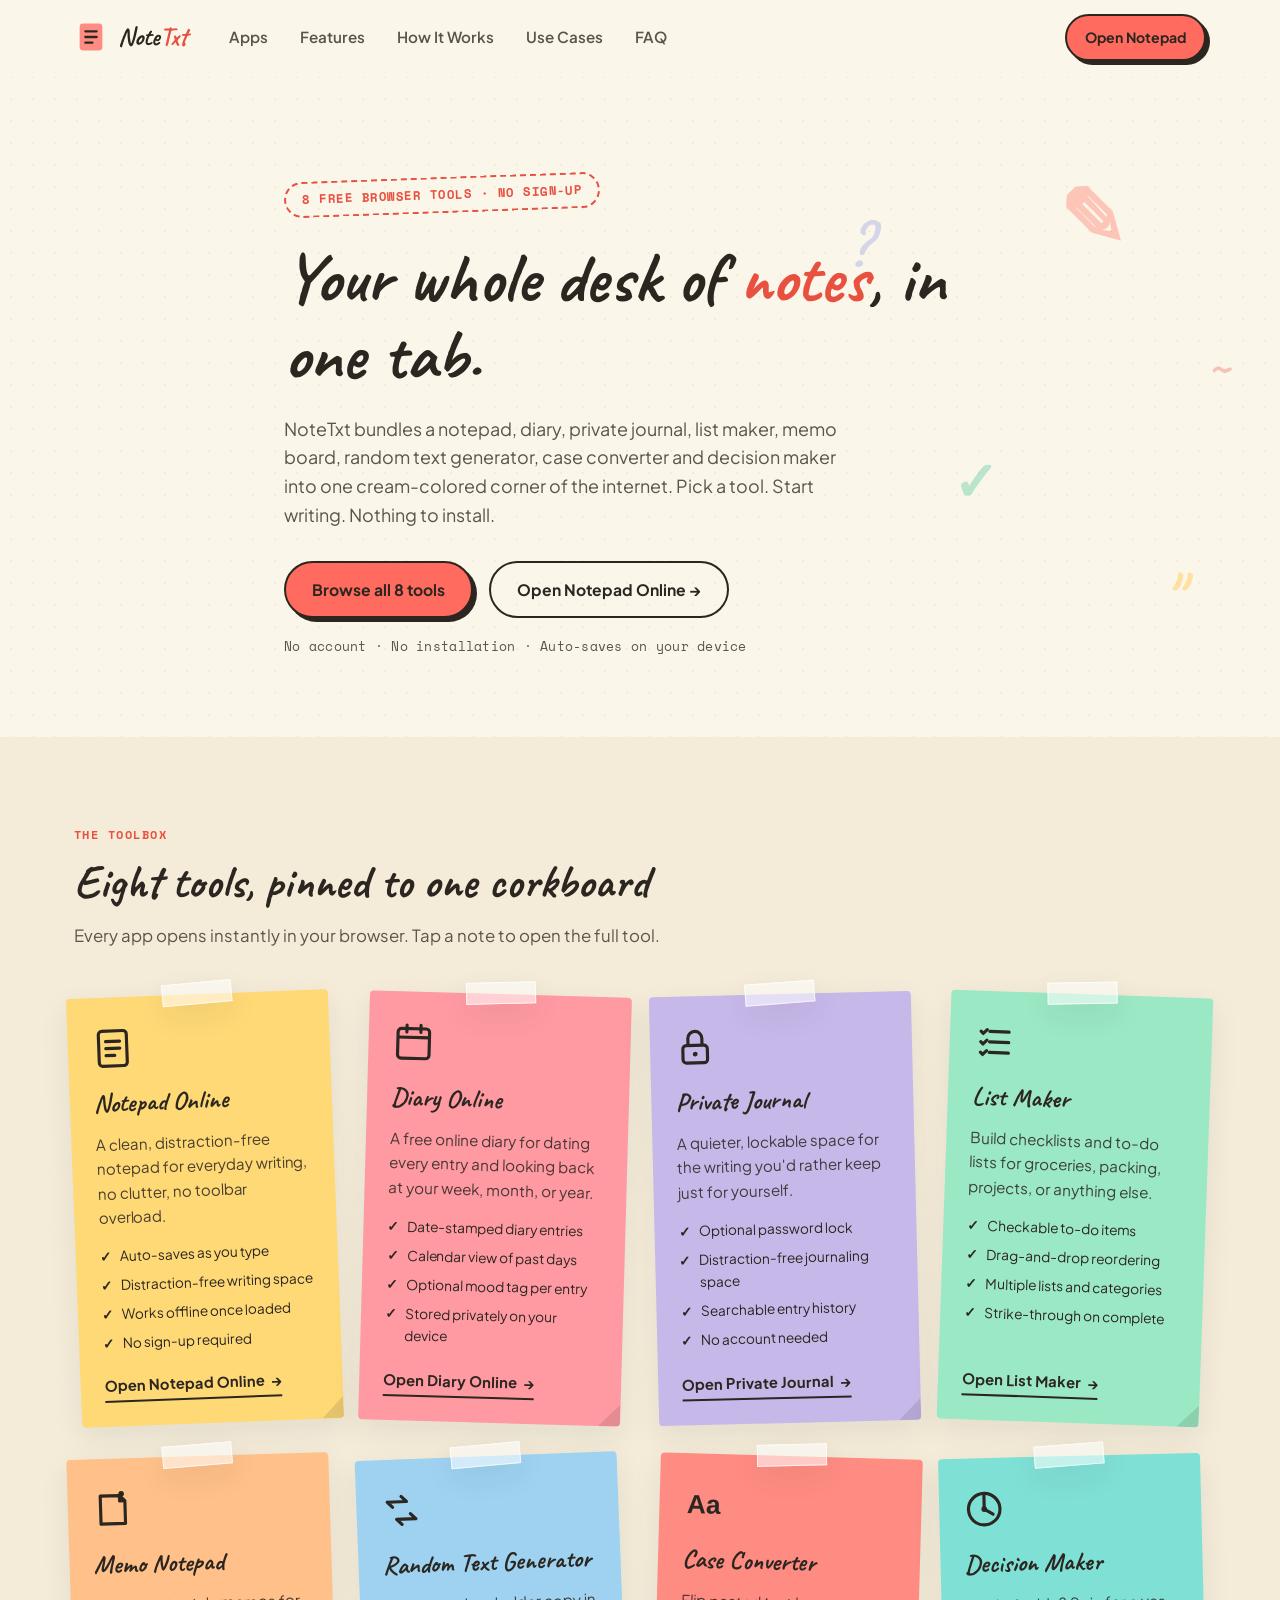
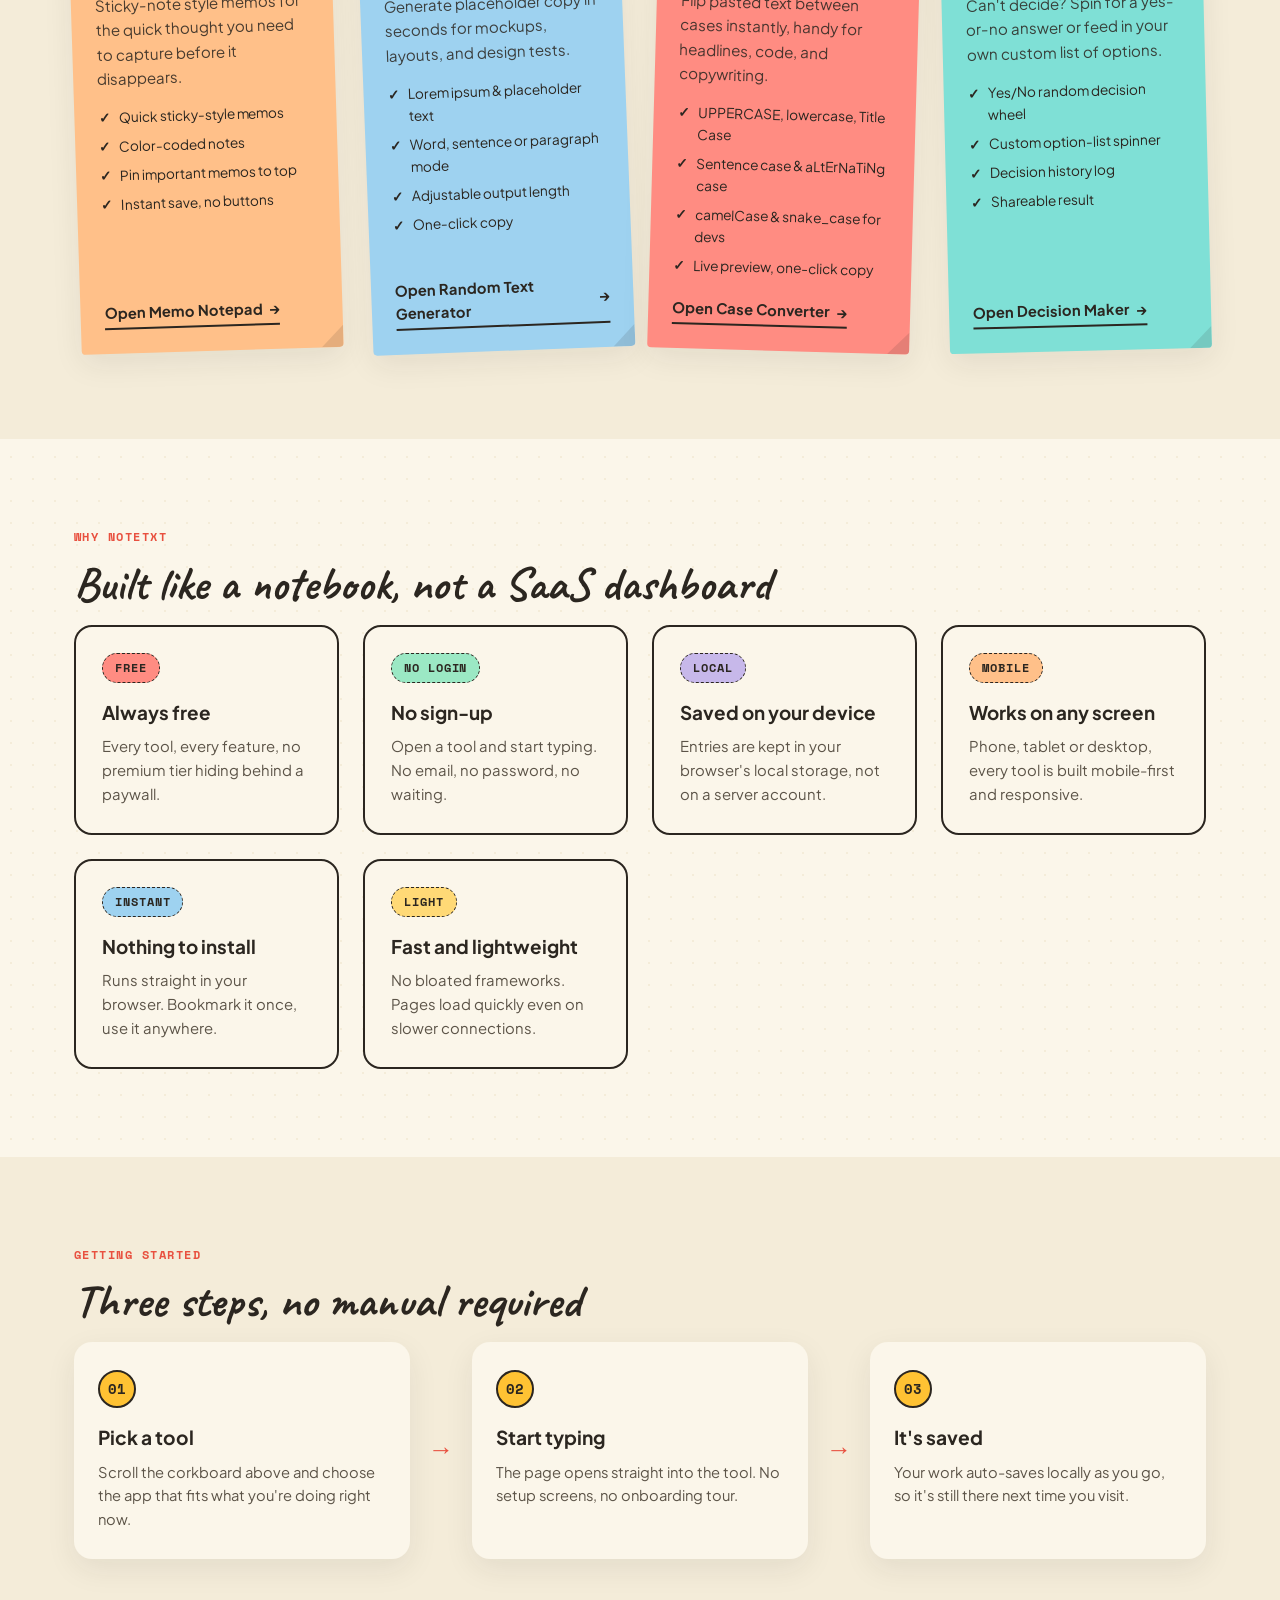
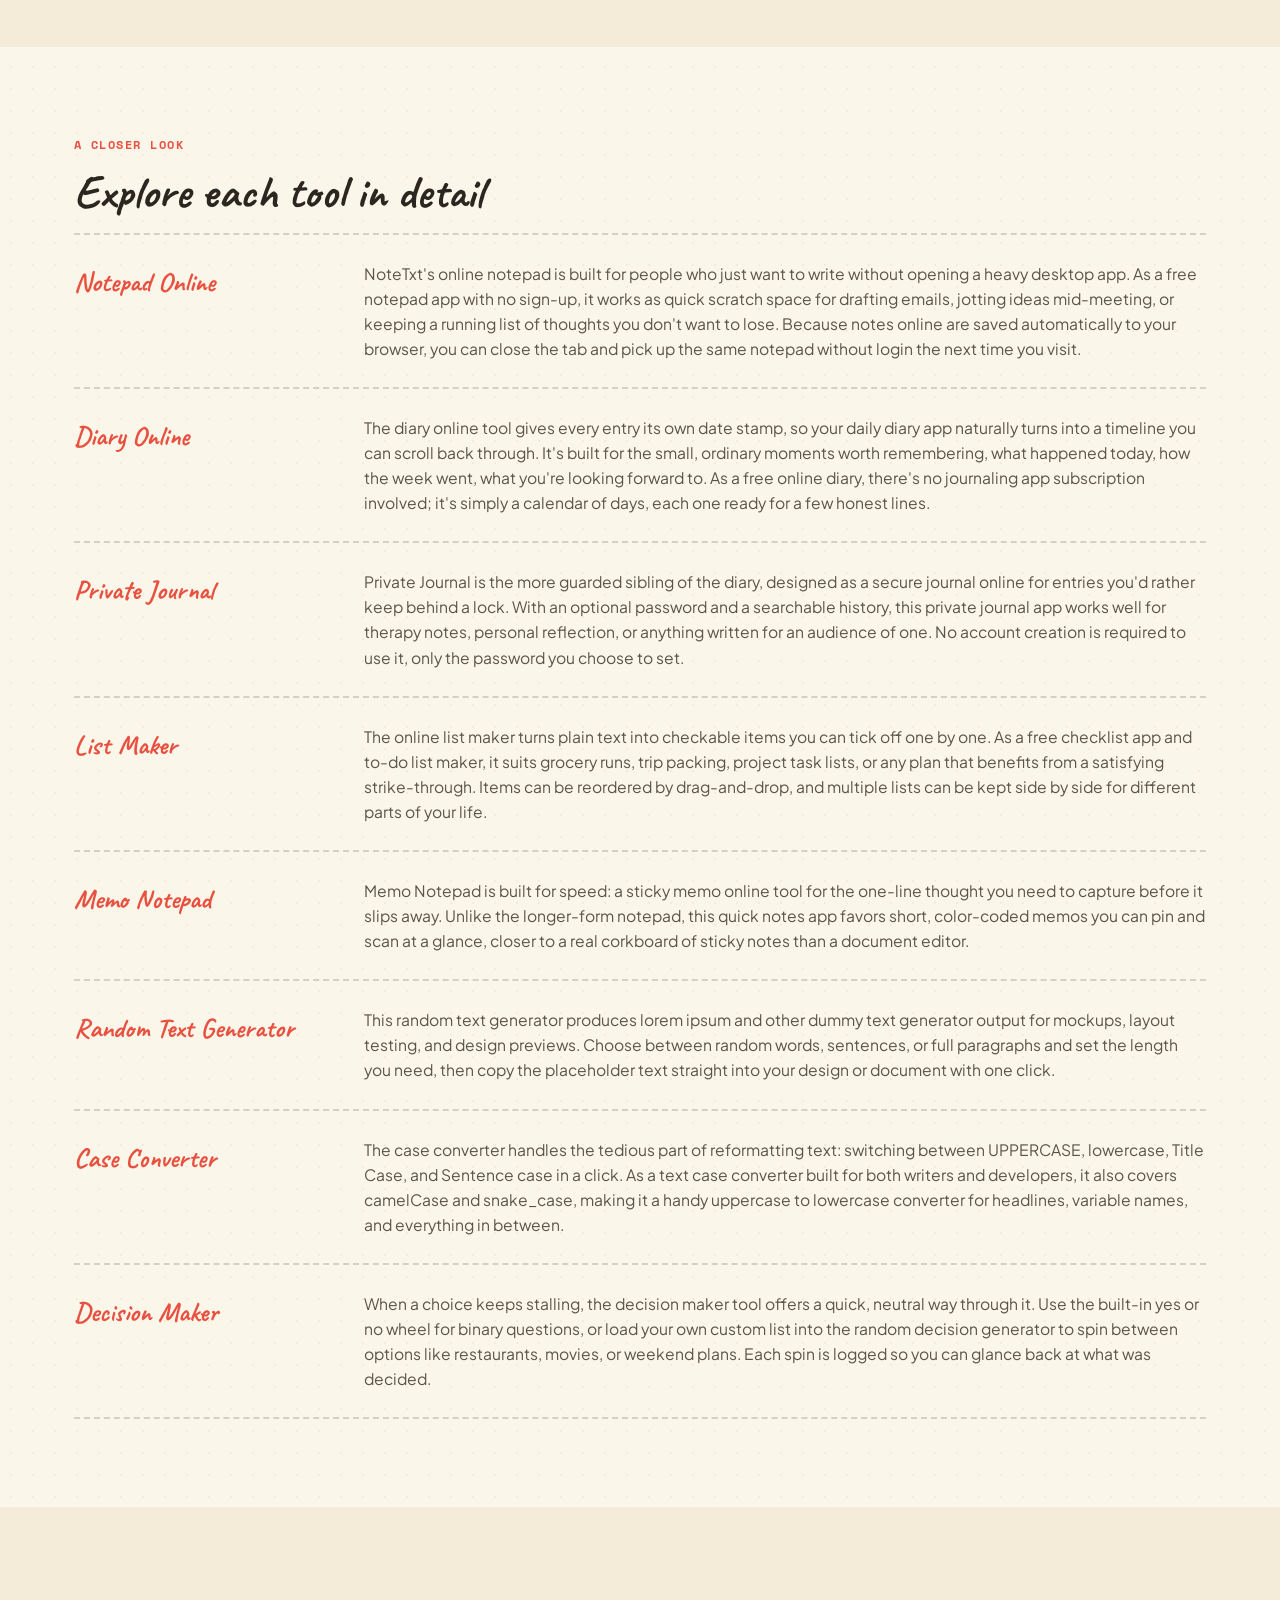
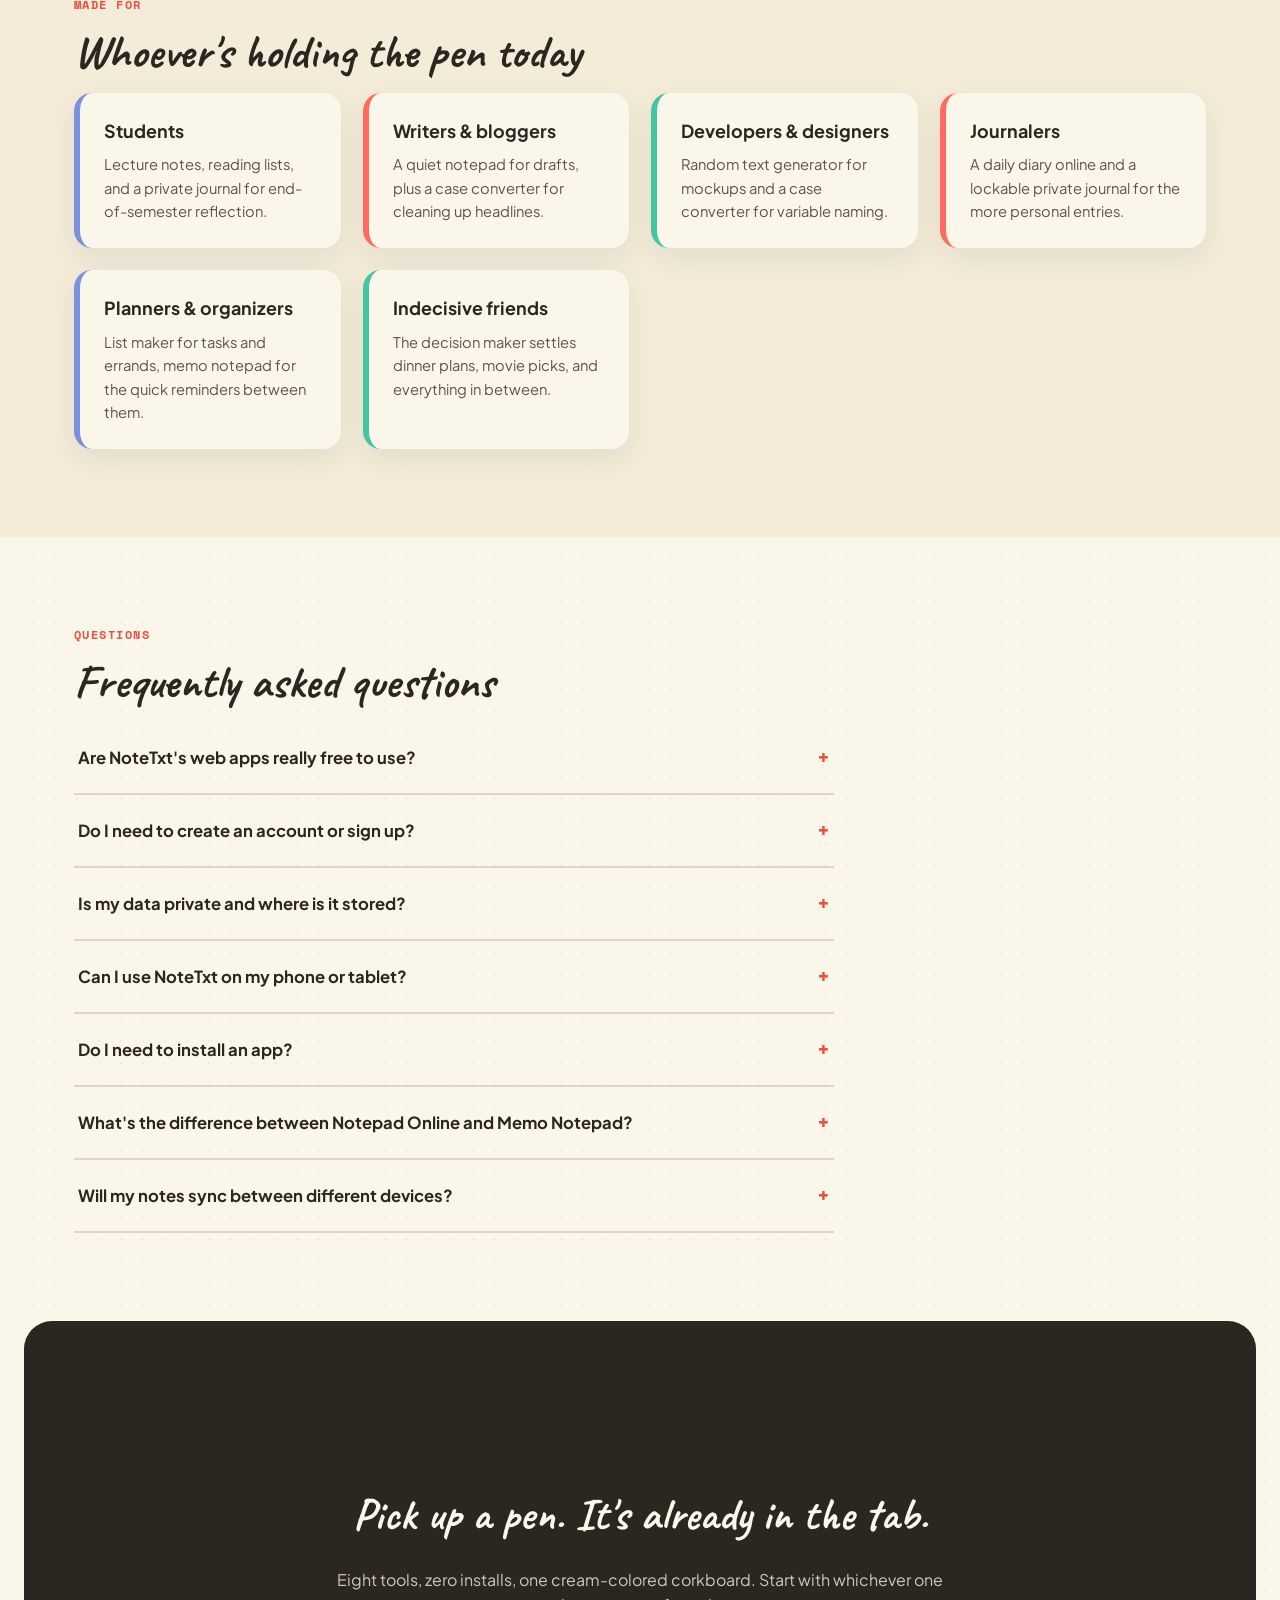
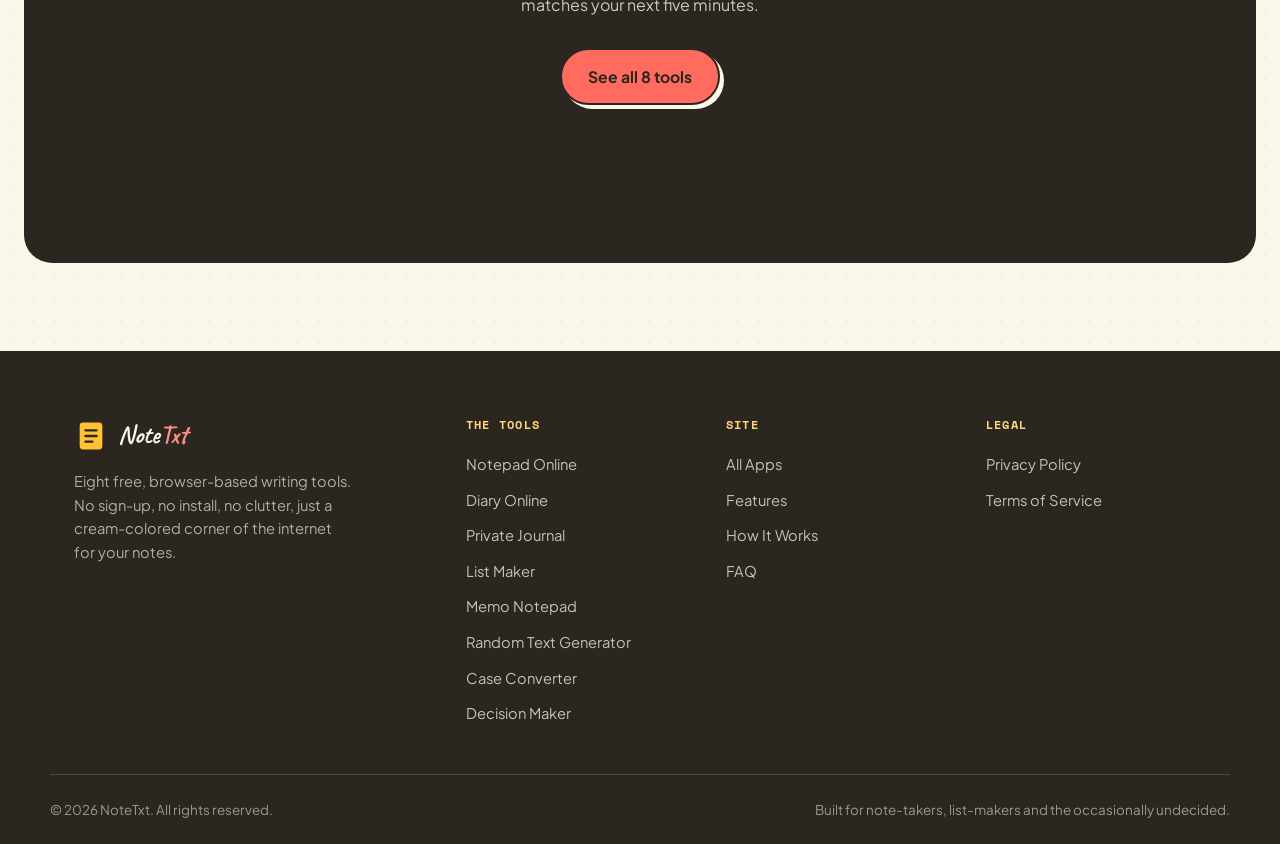
==== index.html @ 69a836e8 "Add files via upload" ====
<!DOCTYPE html>
<html lang="en">
<head>
<meta charset="UTF-8">
<meta name="viewport" content="width=device-width, initial-scale=1.0, viewport-fit=cover">
<title>NoteTxt – Free Online Notepad, Diary, Journal & List Maker | No Sign-Up</title>
<meta name="description" content="NoteTxt is a free collection of 8 browser-based writing tools: online notepad, diary, private journal, list maker, memo notepad, random text generator, case converter and decision maker. No sign-up, no install.">
<meta name="keywords" content="online notepad, diary online, private journal, list maker, memo notepad, random text generator, case converter, decision maker, free notepad app, notes online no sign up">
<meta name="author" content="NoteTxt">
<meta name="robots" content="index, follow, max-image-preview:large">
<link rel="canonical" href="https://notetxt.github.io/">
<meta name="theme-color" content="#FBF6EA">

<!-- Open Graph -->
<meta property="og:type" content="website">
<meta property="og:url" content="https://notetxt.github.io/">
<meta property="og:title" content="NoteTxt – Free Online Notepad, Diary, Journal & List Maker">
<meta property="og:description" content="8 free browser-based writing tools in one place: notepad, diary, journal, list maker, memo notepad, random text generator, case converter and decision maker. No sign-up needed.">
<meta property="og:image" content="https://notetxt.github.io/og-image.png">
<meta property="og:site_name" content="NoteTxt">

<!-- Twitter -->
<meta name="twitter:card" content="summary_large_image">
<meta name="twitter:title" content="NoteTxt – Free Online Notepad, Diary, Journal & List Maker">
<meta name="twitter:description" content="8 free browser-based writing tools: notepad, diary, journal, list maker, memo notepad, random text generator, case converter and decision maker.">
<meta name="twitter:image" content="https://notetxt.github.io/og-image.png">

<!-- Favicon -->
<link rel="icon" href="data:image/svg+xml,%3Csvg xmlns='http://www.w3.org/2000/svg' viewBox='0 0 100 100'%3E%3Crect width='100' height='100' rx='20' fill='%23FF8C82'/%3E%3Crect x='25' y='18' width='50' height='64' rx='4' fill='%23FBF6EA'/%3E%3Cline x1='34' y1='34' x2='66' y2='34' stroke='%232B2620' stroke-width='4' stroke-linecap='round'/%3E%3Cline x1='34' y1='46' x2='66' y2='46' stroke='%232B2620' stroke-width='4' stroke-linecap='round'/%3E%3Cline x1='34' y1='58' x2='54' y2='58' stroke='%232B2620' stroke-width='4' stroke-linecap='round'/%3E%3C/svg%3E">

<!-- Fonts -->
<link rel="preconnect" href="https://fonts.googleapis.com">
<link rel="preconnect" href="https://fonts.gstatic.com" crossorigin>
<link href="https://fonts.googleapis.com/css2?family=Caveat:wght@600;700&family=Plus+Jakarta+Sans:wght@400;500;600;700;800&family=Space+Mono:wght@400;700&display=swap" rel="stylesheet">

<link rel="stylesheet" href="css/style.css">

<!-- Google tag (gtag.js) -->
<script async src="https://www.googletagmanager.com/gtag/js?id=G-DH0NXE4ME3"></script>
<script>
  window.dataLayer = window.dataLayer || [];
  function gtag(){dataLayer.push(arguments);}
  gtag('js', new Date());
  gtag('config', 'G-DH0NXE4ME3');
</script>

<!-- Google AdSense -->
<script async src="https://pagead2.googlesyndication.com/pagead/js/adsbygoogle.js?client=ca-pub-9759808041159779" crossorigin="anonymous"></script>

<!-- Schema: WebSite -->
<script type="application/ld+json">
{
  "@context": "https://schema.org",
  "@type": "WebSite",
  "name": "NoteTxt",
  "alternateName": "NoteTxt - Online Notepad & Writing Tools",
  "url": "https://notetxt.github.io/",
  "description": "A free collection of browser-based writing and productivity tools: online notepad, diary, private journal, list maker, memo notepad, random text generator, case converter and decision maker."
}
</script>

<!-- Schema: BreadcrumbList -->
<script type="application/ld+json">
{
  "@context": "https://schema.org",
  "@type": "BreadcrumbList",
  "itemListElement": [
    { "@type": "ListItem", "position": 1, "name": "Home", "item": "https://notetxt.github.io/" }
  ]
}
</script>

<!-- Schema: ItemList of WebApplications -->
<script type="application/ld+json">
{
  "@context": "https://schema.org",
  "@type": "ItemList",
  "itemListElement": [
    {
      "@type": "ListItem", "position": 1,
      "item": {
        "@type": "WebApplication", "name": "Notepad Online",
        "url": "https://notetxt.github.io/notepad-online.html",
        "applicationCategory": "UtilitiesApplication", "operatingSystem": "Any",
        "offers": { "@type": "Offer", "price": "0", "priceCurrency": "USD" },
        "description": "A distraction-free online notepad that auto-saves as you type. No sign-up required."
      }
    },
    {
      "@type": "ListItem", "position": 2,
      "item": {
        "@type": "WebApplication", "name": "Diary Online",
        "url": "https://notetxt.github.io/diary-online.html",
        "applicationCategory": "LifestyleApplication", "operatingSystem": "Any",
        "offers": { "@type": "Offer", "price": "0", "priceCurrency": "USD" },
        "description": "A free online diary with date-stamped entries and a calendar view of your day-to-day writing."
      }
    },
    {
      "@type": "ListItem", "position": 3,
      "item": {
        "@type": "WebApplication", "name": "Private Journal",
        "url": "https://notetxt.github.io/private-journal.html",
        "applicationCategory": "LifestyleApplication", "operatingSystem": "Any",
        "offers": { "@type": "Offer", "price": "0", "priceCurrency": "USD" },
        "description": "A private journal app with optional password lock for reflective, distraction-free writing."
      }
    },
    {
      "@type": "ListItem", "position": 4,
      "item": {
        "@type": "WebApplication", "name": "List Maker",
        "url": "https://notetxt.github.io/list-maker.html",
        "applicationCategory": "ProductivityApplication", "operatingSystem": "Any",
        "offers": { "@type": "Offer", "price": "0", "priceCurrency": "USD" },
        "description": "An online list and checklist maker with drag-and-drop reordering and multiple categories."
      }
    },
    {
      "@type": "ListItem", "position": 5,
      "item": {
        "@type": "WebApplication", "name": "Memo Notepad",
        "url": "https://notetxt.github.io/memo-notepad.html",
        "applicationCategory": "ProductivityApplication", "operatingSystem": "Any",
        "offers": { "@type": "Offer", "price": "0", "priceCurrency": "USD" },
        "description": "Quick, color-coded sticky memos for jotting down short notes instantly."
      }
    },
    {
      "@type": "ListItem", "position": 6,
      "item": {
        "@type": "WebApplication", "name": "Random Text Generator",
        "url": "https://notetxt.github.io/random-text-generator.html",
        "applicationCategory": "UtilitiesApplication", "operatingSystem": "Any",
        "offers": { "@type": "Offer", "price": "0", "priceCurrency": "USD" },
        "description": "Generate lorem ipsum or random words, sentences and paragraphs of placeholder text."
      }
    },
    {
      "@type": "ListItem", "position": 7,
      "item": {
        "@type": "WebApplication", "name": "Case Converter",
        "url": "https://notetxt.github.io/case-converter.html",
        "applicationCategory": "UtilitiesApplication", "operatingSystem": "Any",
        "offers": { "@type": "Offer", "price": "0", "priceCurrency": "USD" },
        "description": "Convert text between UPPERCASE, lowercase, Title Case, Sentence case, camelCase and Snake_case instantly."
      }
    },
    {
      "@type": "ListItem", "position": 8,
      "item": {
        "@type": "WebApplication", "name": "Decision Maker",
        "url": "https://notetxt.github.io/decision-maker.html",
        "applicationCategory": "LifestyleApplication", "operatingSystem": "Any",
        "offers": { "@type": "Offer", "price": "0", "priceCurrency": "USD" },
        "description": "A random decision-making wheel for yes-or-no questions or custom lists of options."
      }
    }
  ]
}
</script>

<!-- Schema: FAQPage -->
<script type="application/ld+json">
{
  "@context": "https://schema.org",
  "@type": "FAQPage",
  "mainEntity": [
    {
      "@type": "Question", "name": "Are NoteTxt's web apps really free to use?",
      "acceptedAnswer": { "@type": "Answer", "text": "Yes. Every tool on NoteTxt, including the notepad, diary, journal, list maker, memo notepad, random text generator, case converter and decision maker, is completely free with no hidden charges." }
    },
    {
      "@type": "Question", "name": "Do I need to create an account or sign up?",
      "acceptedAnswer": { "@type": "Answer", "text": "No. None of the NoteTxt apps require an account, email address or sign-up. Just open a tool and start using it right away." }
    },
    {
      "@type": "Question", "name": "Is my data private and where is it stored?",
      "acceptedAnswer": { "@type": "Answer", "text": "Your notes, diary entries and lists are saved locally in your own browser rather than on a remote account, so they stay on the device you're using." }
    },
    {
      "@type": "Question", "name": "Can I use NoteTxt on my phone or tablet?",
      "acceptedAnswer": { "@type": "Answer", "text": "Yes. Every NoteTxt tool is built to be mobile-friendly and works smoothly on phones, tablets and desktop browsers." }
    },
    {
      "@type": "Question", "name": "Do I need to install an app?",
      "acceptedAnswer": { "@type": "Answer", "text": "No installation is needed. NoteTxt tools run directly in your web browser, so there's nothing to download." }
    },
    {
      "@type": "Question", "name": "What's the difference between Notepad Online and Memo Notepad?",
      "acceptedAnswer": { "@type": "Answer", "text": "Notepad Online is built for longer, free-form writing, while Memo Notepad is designed for short, quick, color-coded notes you want to jot down and glance at later." }
    },
    {
      "@type": "Question", "name": "Will my notes sync between different devices?",
      "acceptedAnswer": { "@type": "Answer", "text": "Since entries are stored locally in your browser, they currently stay on the device and browser you created them in rather than syncing across devices." }
    }
  ]
}
</script>
</head>
<body>

<div id="site-header"></div>

<main id="top">

  <!-- ============ HERO ============ -->
  <section class="hero" aria-label="Introduction">
    <div class="hero-doodles" aria-hidden="true">
      <span class="doodle doodle-1">✎</span>
      <span class="doodle doodle-2">✓</span>
      <span class="doodle doodle-3">?</span>
      <span class="doodle doodle-4">"</span>
      <span class="doodle doodle-5">~</span>
    </div>
    <div class="container hero-inner">
      <p class="eyebrow eyebrow-stamp">8 Free Browser Tools · No Sign-Up</p>
      <h1 class="hero-title">Your whole desk of <span class="highlight">notes</span>, in one tab.</h1>
      <p class="hero-sub">NoteTxt bundles a notepad, diary, private journal, list maker, memo board, random text generator, case converter and decision maker into one cream-colored corner of the internet. Pick a tool. Start writing. Nothing to install.</p>
      <div class="hero-cta">
        <a href="#apps" class="btn btn-primary">Browse all 8 tools</a>
        <a href="notepad-online.html" class="btn btn-ghost">Open Notepad Online →</a>
      </div>
      <p class="hero-meta">No account · No installation · Auto-saves on your device</p>
    </div>
  </section>

  <!-- ============ APPS GRID ============ -->
  <section class="section apps" id="apps" aria-label="Our web applications">
    <div class="container">
      <p class="eyebrow">The Toolbox</p>
      <h2 class="section-title">Eight tools, pinned to one corkboard</h2>
      <p class="section-sub">Every app opens instantly in your browser. Tap a note to open the full tool.</p>

      <div class="board">
        <!-- Card 1 -->
        <article class="sticky sticky-yellow rot-1">
          <span class="tape" aria-hidden="true"></span>
          <div class="sticky-icon" aria-hidden="true">
            <svg viewBox="0 0 24 24" fill="none"><rect x="4" y="2" width="16" height="20" rx="2" stroke="currentColor" stroke-width="1.8"/><line x1="8" y1="8" x2="16" y2="8" stroke="currentColor" stroke-width="1.8" stroke-linecap="round"/><line x1="8" y1="12" x2="16" y2="12" stroke="currentColor" stroke-width="1.8" stroke-linecap="round"/><line x1="8" y1="16" x2="13" y2="16" stroke="currentColor" stroke-width="1.8" stroke-linecap="round"/></svg>
          </div>
          <h3>Notepad Online</h3>
          <p>A clean, distraction-free notepad for everyday writing, no clutter, no toolbar overload.</p>
          <ul class="sticky-features">
            <li>Auto-saves as you type</li>
            <li>Distraction-free writing space</li>
            <li>Works offline once loaded</li>
            <li>No sign-up required</li>
          </ul>
          <a href="notepad-online.html" class="sticky-link">Open Notepad Online <span aria-hidden="true">→</span></a>
        </article>

        <!-- Card 2 -->
        <article class="sticky sticky-pink rot-2">
          <span class="tape" aria-hidden="true"></span>
          <div class="sticky-icon" aria-hidden="true">
            <svg viewBox="0 0 24 24" fill="none"><rect x="3" y="4" width="18" height="17" rx="2" stroke="currentColor" stroke-width="1.8"/><line x1="3" y1="9" x2="21" y2="9" stroke="currentColor" stroke-width="1.8"/><line x1="8" y1="2" x2="8" y2="6" stroke="currentColor" stroke-width="1.8" stroke-linecap="round"/><line x1="16" y1="2" x2="16" y2="6" stroke="currentColor" stroke-width="1.8" stroke-linecap="round"/></svg>
          </div>
          <h3>Diary Online</h3>
          <p>A free online diary for dating every entry and looking back at your week, month, or year.</p>
          <ul class="sticky-features">
            <li>Date-stamped diary entries</li>
            <li>Calendar view of past days</li>
            <li>Optional mood tag per entry</li>
            <li>Stored privately on your device</li>
          </ul>
          <a href="diary-online.html" class="sticky-link">Open Diary Online <span aria-hidden="true">→</span></a>
        </article>

        <!-- Card 3 -->
        <article class="sticky sticky-lavender rot-3">
          <span class="tape" aria-hidden="true"></span>
          <div class="sticky-icon" aria-hidden="true">
            <svg viewBox="0 0 24 24" fill="none"><rect x="5" y="11" width="14" height="10" rx="2" stroke="currentColor" stroke-width="1.8"/><path d="M8 11V7a4 4 0 0 1 8 0v4" stroke="currentColor" stroke-width="1.8"/><circle cx="12" cy="16" r="1.4" fill="currentColor"/></svg>
          </div>
          <h3>Private Journal</h3>
          <p>A quieter, lockable space for the writing you'd rather keep just for yourself.</p>
          <ul class="sticky-features">
            <li>Optional password lock</li>
            <li>Distraction-free journaling space</li>
            <li>Searchable entry history</li>
            <li>No account needed</li>
          </ul>
          <a href="private-journal.html" class="sticky-link">Open Private Journal <span aria-hidden="true">→</span></a>
        </article>

        <!-- Card 4 -->
        <article class="sticky sticky-mint rot-4">
          <span class="tape" aria-hidden="true"></span>
          <div class="sticky-icon" aria-hidden="true">
            <svg viewBox="0 0 24 24" fill="none"><path d="M9 6h11M9 12h11M9 18h11" stroke="currentColor" stroke-width="1.8" stroke-linecap="round"/><path d="M4 6l1.3 1.3L7.5 5" stroke="currentColor" stroke-width="1.8" stroke-linecap="round" stroke-linejoin="round"/><path d="M4 12l1.3 1.3L7.5 11" stroke="currentColor" stroke-width="1.8" stroke-linecap="round" stroke-linejoin="round"/><path d="M4 18l1.3 1.3L7.5 17" stroke="currentColor" stroke-width="1.8" stroke-linecap="round" stroke-linejoin="round"/></svg>
          </div>
          <h3>List Maker</h3>
          <p>Build checklists and to-do lists for groceries, packing, projects, or anything else.</p>
          <ul class="sticky-features">
            <li>Checkable to-do items</li>
            <li>Drag-and-drop reordering</li>
            <li>Multiple lists and categories</li>
            <li>Strike-through on complete</li>
          </ul>
          <a href="list-maker.html" class="sticky-link">Open List Maker <span aria-hidden="true">→</span></a>
        </article>

        <!-- Card 5 -->
        <article class="sticky sticky-peach rot-5">
          <span class="tape" aria-hidden="true"></span>
          <div class="sticky-icon" aria-hidden="true">
            <svg viewBox="0 0 24 24" fill="none"><path d="M5 4h11l3 3v13H5V4z" stroke="currentColor" stroke-width="1.8" stroke-linejoin="round"/><path d="M16 4v3h3" stroke="currentColor" stroke-width="1.8" stroke-linejoin="round"/><circle cx="17" cy="3" r="1.6" fill="currentColor"/></svg>
          </div>
          <h3>Memo Notepad</h3>
          <p>Sticky-note style memos for the quick thought you need to capture before it disappears.</p>
          <ul class="sticky-features">
            <li>Quick sticky-style memos</li>
            <li>Color-coded notes</li>
            <li>Pin important memos to top</li>
            <li>Instant save, no buttons</li>
          </ul>
          <a href="memo-notepad.html" class="sticky-link">Open Memo Notepad <span aria-hidden="true">→</span></a>
        </article>

        <!-- Card 6 -->
        <article class="sticky sticky-sky rot-1">
          <span class="tape" aria-hidden="true"></span>
          <div class="sticky-icon" aria-hidden="true">
            <svg viewBox="0 0 24 24" fill="none"><path d="M4 7h11l-3-3M4 7l3 3" stroke="currentColor" stroke-width="1.8" stroke-linecap="round" stroke-linejoin="round"/><path d="M20 17H9l3 3M20 17l-3-3" stroke="currentColor" stroke-width="1.8" stroke-linecap="round" stroke-linejoin="round"/></svg>
          </div>
          <h3>Random Text Generator</h3>
          <p>Generate placeholder copy in seconds for mockups, layouts, and design tests.</p>
          <ul class="sticky-features">
            <li>Lorem ipsum &amp; placeholder text</li>
            <li>Word, sentence or paragraph mode</li>
            <li>Adjustable output length</li>
            <li>One-click copy</li>
          </ul>
          <a href="random-text-generator.html" class="sticky-link">Open Random Text Generator <span aria-hidden="true">→</span></a>
        </article>

        <!-- Card 7 -->
        <article class="sticky sticky-coral rot-2">
          <span class="tape" aria-hidden="true"></span>
          <div class="sticky-icon" aria-hidden="true">
            <svg viewBox="0 0 24 24" fill="none"><text x="2" y="17" font-size="15" font-weight="700" fill="currentColor" font-family="sans-serif">Aa</text></svg>
          </div>
          <h3>Case Converter</h3>
          <p>Flip pasted text between cases instantly, handy for headlines, code, and copywriting.</p>
          <ul class="sticky-features">
            <li>UPPERCASE, lowercase, Title Case</li>
            <li>Sentence case &amp; aLtErNaTiNg case</li>
            <li>camelCase &amp; snake_case for devs</li>
            <li>Live preview, one-click copy</li>
          </ul>
          <a href="case-converter.html" class="sticky-link">Open Case Converter <span aria-hidden="true">→</span></a>
        </article>

        <!-- Card 8 -->
        <article class="sticky sticky-turquoise rot-3">
          <span class="tape" aria-hidden="true"></span>
          <div class="sticky-icon" aria-hidden="true">
            <svg viewBox="0 0 24 24" fill="none"><circle cx="12" cy="12" r="9" stroke="currentColor" stroke-width="1.8"/><line x1="12" y1="12" x2="12" y2="4" stroke="currentColor" stroke-width="1.8" stroke-linecap="round"/><line x1="12" y1="12" x2="17" y2="15" stroke="currentColor" stroke-width="1.8" stroke-linecap="round"/><circle cx="12" cy="12" r="1.6" fill="currentColor"/></svg>
          </div>
          <h3>Decision Maker</h3>
          <p>Can't decide? Spin for a yes-or-no answer or feed in your own custom list of options.</p>
          <ul class="sticky-features">
            <li>Yes/No random decision wheel</li>
            <li>Custom option-list spinner</li>
            <li>Decision history log</li>
            <li>Shareable result</li>
          </ul>
          <a href="decision-maker.html" class="sticky-link">Open Decision Maker <span aria-hidden="true">→</span></a>
        </article>
      </div>
    </div>
  </section>

  <!-- ============ FEATURES ============ -->
  <section class="section features" id="features" aria-label="Why use NoteTxt">
    <div class="container">
      <p class="eyebrow">Why NoteTxt</p>
      <h2 class="section-title">Built like a notebook, not a SaaS dashboard</h2>
      <div class="feature-grid">
        <div class="feature-card">
          <div class="feature-stamp stamp-coral">FREE</div>
          <h3>Always free</h3>
          <p>Every tool, every feature, no premium tier hiding behind a paywall.</p>
        </div>
        <div class="feature-card">
          <div class="feature-stamp stamp-mint">NO LOGIN</div>
          <h3>No sign-up</h3>
          <p>Open a tool and start typing. No email, no password, no waiting.</p>
        </div>
        <div class="feature-card">
          <div class="feature-stamp stamp-lavender">LOCAL</div>
          <h3>Saved on your device</h3>
          <p>Entries are kept in your browser's local storage, not on a server account.</p>
        </div>
        <div class="feature-card">
          <div class="feature-stamp stamp-peach">MOBILE</div>
          <h3>Works on any screen</h3>
          <p>Phone, tablet or desktop, every tool is built mobile-first and responsive.</p>
        </div>
        <div class="feature-card">
          <div class="feature-stamp stamp-sky">INSTANT</div>
          <h3>Nothing to install</h3>
          <p>Runs straight in your browser. Bookmark it once, use it anywhere.</p>
        </div>
        <div class="feature-card">
          <div class="feature-stamp stamp-yellow">LIGHT</div>
          <h3>Fast and lightweight</h3>
          <p>No bloated frameworks. Pages load quickly even on slower connections.</p>
        </div>
      </div>
    </div>
  </section>

  <!-- ============ HOW IT WORKS ============ -->
  <section class="section how" id="how-it-works" aria-label="How it works">
    <div class="container">
      <p class="eyebrow">Getting Started</p>
      <h2 class="section-title">Three steps, no manual required</h2>
      <div class="steps">
        <div class="step">
          <span class="step-num">01</span>
          <h3>Pick a tool</h3>
          <p>Scroll the corkboard above and choose the app that fits what you're doing right now.</p>
        </div>
        <div class="step-arrow" aria-hidden="true">→</div>
        <div class="step">
          <span class="step-num">02</span>
          <h3>Start typing</h3>
          <p>The page opens straight into the tool. No setup screens, no onboarding tour.</p>
        </div>
        <div class="step-arrow" aria-hidden="true">→</div>
        <div class="step">
          <span class="step-num">03</span>
          <h3>It's saved</h3>
          <p>Your work auto-saves locally as you go, so it's still there next time you visit.</p>
        </div>
      </div>
    </div>
  </section>

  <!-- ============ TOOLS IN DETAIL (SEO content) ============ -->
  <section class="section detail" id="tools-detail" aria-label="Detailed tool descriptions">
    <div class="container">
      <p class="eyebrow">A Closer Look</p>
      <h2 class="section-title">Explore each tool in detail</h2>

      <div class="detail-row">
        <h3>Notepad Online</h3>
        <p>NoteTxt's online notepad is built for people who just want to write without opening a heavy desktop app. As a free notepad app with no sign-up, it works as quick scratch space for drafting emails, jotting ideas mid-meeting, or keeping a running list of thoughts you don't want to lose. Because notes online are saved automatically to your browser, you can close the tab and pick up the same notepad without login the next time you visit.</p>
      </div>
      <div class="detail-row">
        <h3>Diary Online</h3>
        <p>The diary online tool gives every entry its own date stamp, so your daily diary app naturally turns into a timeline you can scroll back through. It's built for the small, ordinary moments worth remembering, what happened today, how the week went, what you're looking forward to. As a free online diary, there's no journaling app subscription involved; it's simply a calendar of days, each one ready for a few honest lines.</p>
      </div>
      <div class="detail-row">
        <h3>Private Journal</h3>
        <p>Private Journal is the more guarded sibling of the diary, designed as a secure journal online for entries you'd rather keep behind a lock. With an optional password and a searchable history, this private journal app works well for therapy notes, personal reflection, or anything written for an audience of one. No account creation is required to use it, only the password you choose to set.</p>
      </div>
      <div class="detail-row">
        <h3>List Maker</h3>
        <p>The online list maker turns plain text into checkable items you can tick off one by one. As a free checklist app and to-do list maker, it suits grocery runs, trip packing, project task lists, or any plan that benefits from a satisfying strike-through. Items can be reordered by drag-and-drop, and multiple lists can be kept side by side for different parts of your life.</p>
      </div>
      <div class="detail-row">
        <h3>Memo Notepad</h3>
        <p>Memo Notepad is built for speed: a sticky memo online tool for the one-line thought you need to capture before it slips away. Unlike the longer-form notepad, this quick notes app favors short, color-coded memos you can pin and scan at a glance, closer to a real corkboard of sticky notes than a document editor.</p>
      </div>
      <div class="detail-row">
        <h3>Random Text Generator</h3>
        <p>This random text generator produces lorem ipsum and other dummy text generator output for mockups, layout testing, and design previews. Choose between random words, sentences, or full paragraphs and set the length you need, then copy the placeholder text straight into your design or document with one click.</p>
      </div>
      <div class="detail-row">
        <h3>Case Converter</h3>
        <p>The case converter handles the tedious part of reformatting text: switching between UPPERCASE, lowercase, Title Case, and Sentence case in a click. As a text case converter built for both writers and developers, it also covers camelCase and snake_case, making it a handy uppercase to lowercase converter for headlines, variable names, and everything in between.</p>
      </div>
      <div class="detail-row">
        <h3>Decision Maker</h3>
        <p>When a choice keeps stalling, the decision maker tool offers a quick, neutral way through it. Use the built-in yes or no wheel for binary questions, or load your own custom list into the random decision generator to spin between options like restaurants, movies, or weekend plans. Each spin is logged so you can glance back at what was decided.</p>
      </div>
    </div>
  </section>

  <!-- ============ USE CASES ============ -->
  <section class="section use-cases" id="use-cases" aria-label="Who uses NoteTxt">
    <div class="container">
      <p class="eyebrow">Made For</p>
      <h2 class="section-title">Whoever's holding the pen today</h2>
      <div class="case-grid">
        <div class="case-card">
          <h3>Students</h3>
          <p>Lecture notes, reading lists, and a private journal for end-of-semester reflection.</p>
        </div>
        <div class="case-card">
          <h3>Writers &amp; bloggers</h3>
          <p>A quiet notepad for drafts, plus a case converter for cleaning up headlines.</p>
        </div>
        <div class="case-card">
          <h3>Developers &amp; designers</h3>
          <p>Random text generator for mockups and a case converter for variable naming.</p>
        </div>
        <div class="case-card">
          <h3>Journalers</h3>
          <p>A daily diary online and a lockable private journal for the more personal entries.</p>
        </div>
        <div class="case-card">
          <h3>Planners &amp; organizers</h3>
          <p>List maker for tasks and errands, memo notepad for the quick reminders between them.</p>
        </div>
        <div class="case-card">
          <h3>Indecisive friends</h3>
          <p>The decision maker settles dinner plans, movie picks, and everything in between.</p>
        </div>
      </div>
    </div>
  </section>

  <!-- ============ FAQ ============ -->
  <section class="section faq" id="faq" aria-label="Frequently asked questions">
    <div class="container">
      <p class="eyebrow">Questions</p>
      <h2 class="section-title">Frequently asked questions</h2>
      <div class="faq-list">

        <div class="faq-item">
          <button class="faq-q" aria-expanded="false">
            Are NoteTxt's web apps really free to use?
            <span class="faq-toggle" aria-hidden="true">+</span>
          </button>
          <div class="faq-a"><p>Yes. Every tool on NoteTxt, including the notepad, diary, journal, list maker, memo notepad, random text generator, case converter and decision maker, is completely free with no hidden charges.</p></div>
        </div>

        <div class="faq-item">
          <button class="faq-q" aria-expanded="false">
            Do I need to create an account or sign up?
            <span class="faq-toggle" aria-hidden="true">+</span>
          </button>
          <div class="faq-a"><p>No. None of the NoteTxt apps require an account, email address or sign-up. Just open a tool and start using it right away.</p></div>
        </div>

        <div class="faq-item">
          <button class="faq-q" aria-expanded="false">
            Is my data private and where is it stored?
            <span class="faq-toggle" aria-hidden="true">+</span>
          </button>
          <div class="faq-a"><p>Your notes, diary entries and lists are saved locally in your own browser rather than on a remote account, so they stay on the device you're using.</p></div>
        </div>

        <div class="faq-item">
          <button class="faq-q" aria-expanded="false">
            Can I use NoteTxt on my phone or tablet?
            <span class="faq-toggle" aria-hidden="true">+</span>
          </button>
          <div class="faq-a"><p>Yes. Every NoteTxt tool is built to be mobile-friendly and works smoothly on phones, tablets and desktop browsers.</p></div>
        </div>

        <div class="faq-item">
          <button class="faq-q" aria-expanded="false">
            Do I need to install an app?
            <span class="faq-toggle" aria-hidden="true">+</span>
          </button>
          <div class="faq-a"><p>No installation is needed. NoteTxt tools run directly in your web browser, so there's nothing to download.</p></div>
        </div>

        <div class="faq-item">
          <button class="faq-q" aria-expanded="false">
            What's the difference between Notepad Online and Memo Notepad?
            <span class="faq-toggle" aria-hidden="true">+</span>
          </button>
          <div class="faq-a"><p>Notepad Online is built for longer, free-form writing, while Memo Notepad is designed for short, quick, color-coded notes you want to jot down and glance at later.</p></div>
        </div>

        <div class="faq-item">
          <button class="faq-q" aria-expanded="false">
            Will my notes sync between different devices?
            <span class="faq-toggle" aria-hidden="true">+</span>
          </button>
          <div class="faq-a"><p>Since entries are stored locally in your browser, they currently stay on the device and browser you created them in rather than syncing across devices.</p></div>
        </div>

      </div>
    </div>
  </section>

  <!-- ============ FINAL CTA ============ -->
  <section class="section cta" aria-label="Get started">
    <div class="container cta-inner">
      <h2>Pick up a pen. It's already in the tab.</h2>
      <p>Eight tools, zero installs, one cream-colored corkboard. Start with whichever one matches your next five minutes.</p>
      <a href="#apps" class="btn btn-primary">See all 8 tools</a>
    </div>
  </section>

</main>

<div id="site-footer"></div>

<script src="js/header.js" defer></script>
<script src="js/footer.js" defer></script>
<script src="js/main.js" defer></script>
</body>
</html>
---- css/style.css ----
/* ===================================================================
   NoteTxt — Stylesheet
   Design concept: a corkboard of pinned sticky notes on warm cream
   paper. Handwritten display type for personality, a clean geometric
   sans for readability, a mono "stamp" face for tiny utility labels.
   =================================================================== */

/* ---------- Design tokens ---------- */
:root {
  /* Core palette */
  --cream:        #FBF6EA;
  --cream-deep:    #F4ECD9;
  --ink:          #2B2620;
  --ink-soft:     #5C5448;
  --coral:        #FF6B5E;
  --coral-deep:   #E8503F;
  --marigold:     #FFC233;
  --mint:         #45C4A0;
  --periwinkle:   #7B8FE3;

  /* Sticky-note accent set (signature element) */
  --note-yellow:    #FFD976;
  --note-pink:      #FF9AA2;
  --note-lavender:  #C7B8EA;
  --note-mint:      #9BE8C4;
  --note-peach:     #FFC089;
  --note-sky:       #9ED2F0;
  --note-coral:     #FF8C82;
  --note-turquoise: #7FE0D6;

  /* Type */
  --font-display: 'Caveat', cursive;
  --font-body: 'Plus Jakarta Sans', -apple-system, BlinkMacSystemFont, 'Segoe UI', sans-serif;
  --font-mono: 'Space Mono', monospace;

  /* Layout */
  --max-width: 1180px;
  --radius-card: 18px;
  --radius-sm: 10px;
  --shadow-soft: 0 10px 30px rgba(43, 38, 32, 0.08);
  --shadow-lift: 0 18px 40px rgba(43, 38, 32, 0.14);
}

/* ---------- Reset ---------- */
* { box-sizing: border-box; }
html { scroll-behavior: smooth; }
body {
  margin: 0;
  background: var(--cream);
  color: var(--ink);
  font-family: var(--font-body);
  line-height: 1.6;
  -webkit-font-smoothing: antialiased;
  overflow-x: hidden;
}
img, svg { display: block; max-width: 100%; }
a { color: inherit; text-decoration: none; }
ul { margin: 0; padding: 0; list-style: none; }
h1, h2, h3, h4 { margin: 0; font-weight: 700; }
p { margin: 0; }
button { font-family: inherit; cursor: pointer; }

.container {
  max-width: var(--max-width);
  margin: 0 auto;
  padding: 0 24px;
}

/* Subtle dot-grid "paper" texture across the whole page */
body {
  background-image: radial-gradient(var(--cream-deep) 1px, transparent 1px);
  background-size: 22px 22px;
}

@media (prefers-reduced-motion: reduce) {
  * { animation-duration: 0.001ms !important; animation-iteration-count: 1 !important; transition-duration: 0.001ms !important; scroll-behavior: auto !important; }
}

/* ---------- Buttons ---------- */
.btn {
  display: inline-flex;
  align-items: center;
  gap: 8px;
  padding: 14px 26px;
  border-radius: 999px;
  font-weight: 700;
  font-size: 0.98rem;
  border: 2px solid var(--ink);
  transition: transform 0.18s ease, box-shadow 0.18s ease, background 0.18s ease;
  white-space: nowrap;
}
.btn-primary {
  background: var(--coral);
  color: var(--ink);
  box-shadow: 4px 4px 0 var(--ink);
}
.btn-primary:hover {
  transform: translate(-2px, -2px);
  box-shadow: 6px 6px 0 var(--ink);
  background: var(--coral-deep);
}
.btn-ghost {
  background: transparent;
  color: var(--ink);
  border-color: var(--ink);
}
.btn-ghost:hover {
  background: var(--ink);
  color: var(--cream);
}
.btn-sm { padding: 10px 18px; font-size: 0.88rem; }

/* ---------- Eyebrow / labels ---------- */
.eyebrow {
  font-family: var(--font-mono);
  font-size: 0.78rem;
  letter-spacing: 0.12em;
  text-transform: uppercase;
  color: var(--coral-deep);
  margin: 0 0 10px;
  font-weight: 700;
}
.eyebrow-stamp {
  display: inline-block;
  border: 2px dashed var(--coral-deep);
  border-radius: 999px;
  padding: 6px 16px;
  transform: rotate(-2deg);
}

.section-title {
  font-family: var(--font-display);
  font-size: clamp(2rem, 4vw, 2.9rem);
  line-height: 1.15;
  margin-bottom: 14px;
  max-width: 720px;
}
.section-sub {
  font-size: 1.05rem;
  color: var(--ink-soft);
  max-width: 620px;
  margin-bottom: 44px;
}
.section { padding: 88px 0; position: relative; }

/* ---------- Reveal animation ---------- */
.reveal { opacity: 0; transform: translateY(22px); transition: opacity 0.6s ease, transform 0.6s ease; }
.reveal-in { opacity: 1; transform: translateY(0); }

/* =========================================================
   HEADER
   ========================================================= */
.site-header {
  position: sticky;
  top: 0;
  z-index: 100;
  background: rgba(251, 246, 234, 0.92);
  backdrop-filter: blur(8px);
  border-bottom: 2px solid transparent;
  transition: border-color 0.25s ease, box-shadow 0.25s ease;
}
.site-header.is-scrolled {
  border-bottom-color: var(--ink);
  box-shadow: 0 4px 0 rgba(43, 38, 32, 0.04);
}
.header-inner {
  display: flex;
  align-items: center;
  gap: 24px;
  padding-top: 14px;
  padding-bottom: 14px;
}
.brand { display: flex; align-items: center; gap: 10px; flex-shrink: 0; }
.brand-mark { width: 34px; height: 34px; transition: transform 0.3s ease; }
.brand:hover .brand-mark { transform: rotate(-8deg); }
.brand-name {
  font-family: var(--font-display);
  font-size: 1.6rem;
  font-weight: 700;
}
.brand-name em { font-style: normal; color: var(--coral-deep); }

.primary-nav {
  display: flex;
  align-items: center;
  gap: 28px;
  margin-left: 16px;
  flex: 1;
}
.primary-nav a {
  font-size: 0.95rem;
  font-weight: 600;
  color: var(--ink-soft);
  position: relative;
  padding: 4px 2px;
}
.primary-nav a:hover { color: var(--ink); }
.primary-nav a::after {
  content: "";
  position: absolute;
  left: 0; bottom: -2px;
  width: 0; height: 2px;
  background: var(--coral);
  transition: width 0.2s ease;
}
.primary-nav a:hover::after { width: 100%; }

.header-cta { margin-left: auto; }

.nav-toggle {
  display: none;
  flex-direction: column;
  justify-content: center;
  gap: 5px;
  width: 38px;
  height: 38px;
  background: transparent;
  border: 2px solid var(--ink);
  border-radius: 8px;
  padding: 0;
  flex-shrink: 0;
}
.nav-toggle span {
  display: block;
  width: 18px;
  height: 2px;
  background: var(--ink);
  margin: 0 auto;
  transition: transform 0.25s ease, opacity 0.25s ease;
}
.nav-toggle.is-active span:nth-child(1) { transform: translateY(7px) rotate(45deg); }
.nav-toggle.is-active span:nth-child(2) { opacity: 0; }
.nav-toggle.is-active span:nth-child(3) { transform: translateY(-7px) rotate(-45deg); }

/* =========================================================
   HERO
   ========================================================= */
.hero {
  position: relative;
  padding: 100px 0 80px;
  overflow: hidden;
}
.hero-inner { position: relative; z-index: 2; max-width: 760px; }
.hero-title {
  font-family: var(--font-display);
  font-size: clamp(2.6rem, 6vw, 4.4rem);
  line-height: 1.08;
  margin: 18px 0 22px;
}
.hero-title .highlight {
  color: var(--coral-deep);
  position: relative;
  white-space: nowrap;
}
.hero-sub {
  font-size: 1.12rem;
  color: var(--ink-soft);
  max-width: 580px;
  margin-bottom: 32px;
}
.hero-cta { display: flex; flex-wrap: wrap; gap: 16px; margin-bottom: 18px; }
.hero-meta {
  font-family: var(--font-mono);
  font-size: 0.82rem;
  color: var(--ink-soft);
  letter-spacing: 0.02em;
}

.hero-doodles { position: absolute; inset: 0; z-index: 1; pointer-events: none; }
.doodle {
  position: absolute;
  font-family: var(--font-display);
  font-weight: 700;
  color: var(--ink);
  opacity: 0.16;
  animation: float 7s ease-in-out infinite;
}
.doodle-1 { top: 12%; right: 12%; font-size: 5rem; color: var(--coral); opacity: 0.35; animation-delay: 0s; }
.doodle-2 { top: 55%; right: 22%; font-size: 3.4rem; color: var(--mint); opacity: 0.35; animation-delay: 1.2s; }
.doodle-3 { top: 18%; right: 32%; font-size: 4rem; color: var(--periwinkle); opacity: 0.3; animation-delay: 2.1s; }
.doodle-4 { top: 70%; right: 8%; font-size: 4.6rem; color: var(--marigold); opacity: 0.4; animation-delay: 0.6s; }
.doodle-5 { top: 38%; right: 4%; font-size: 3rem; color: var(--coral-deep); opacity: 0.3; animation-delay: 1.8s; }

@keyframes float {
  0%, 100% { transform: translateY(0) rotate(0deg); }
  50% { transform: translateY(-16px) rotate(6deg); }
}

@media (max-width: 880px) {
  .hero-doodles { opacity: 0.6; }
  .doodle-3, .doodle-5 { display: none; }
}

/* =========================================================
   APPS / STICKY NOTE BOARD  (signature element)
   ========================================================= */
.apps { background: var(--cream-deep); }
.board {
  display: grid;
  grid-template-columns: repeat(auto-fit, minmax(260px, 1fr));
  gap: 34px 28px;
  margin-top: 20px;
}

.sticky {
  position: relative;
  background: var(--note-yellow);
  border-radius: 4px;
  padding: 30px 24px 24px;
  box-shadow: var(--shadow-soft);
  transition: transform 0.28s ease, box-shadow 0.28s ease;
  display: flex;
  flex-direction: column;
  min-height: 100%;
}
.sticky::before {
  /* folded-corner detail */
  content: "";
  position: absolute;
  right: 0; bottom: 0;
  width: 0; height: 0;
  border-style: solid;
  border-width: 0 0 22px 22px;
  border-color: transparent transparent rgba(43,38,32,0.12) transparent;
  border-radius: 0 0 4px 0;
}
.sticky:hover {
  transform: translateY(-6px) rotate(0deg) !important;
  box-shadow: var(--shadow-lift);
  z-index: 5;
}

.rot-1 { transform: rotate(-2.2deg); }
.rot-2 { transform: rotate(1.6deg); }
.rot-3 { transform: rotate(-1.4deg); }
.rot-4 { transform: rotate(2deg); }
.rot-5 { transform: rotate(-1.8deg); }

.sticky-yellow     { background: var(--note-yellow); }
.sticky-pink       { background: var(--note-pink); }
.sticky-lavender   { background: var(--note-lavender); }
.sticky-mint       { background: var(--note-mint); }
.sticky-peach      { background: var(--note-peach); }
.sticky-sky        { background: var(--note-sky); }
.sticky-coral      { background: var(--note-coral); }
.sticky-turquoise  { background: var(--note-turquoise); }

.tape {
  position: absolute;
  top: -12px;
  left: 50%;
  transform: translateX(-50%) rotate(-3deg);
  width: 70px;
  height: 22px;
  background: rgba(255,255,255,0.55);
  border: 1px solid rgba(255,255,255,0.7);
  box-shadow: var(--shadow-soft);
}

.sticky-icon {
  width: 42px;
  height: 42px;
  color: var(--ink);
  margin-bottom: 14px;
}
.sticky h3 {
  font-family: var(--font-display);
  font-size: 1.6rem;
  margin-bottom: 8px;
}
.sticky > p {
  font-size: 0.95rem;
  color: var(--ink);
  opacity: 0.85;
  margin-bottom: 16px;
}
.sticky-features {
  margin-bottom: 20px;
  display: flex;
  flex-direction: column;
  gap: 7px;
}
.sticky-features li {
  font-size: 0.86rem;
  padding-left: 20px;
  position: relative;
  color: var(--ink);
}
.sticky-features li::before {
  content: "✓";
  position: absolute;
  left: 0;
  font-weight: 700;
}
.sticky-link {
  margin-top: auto;
  display: inline-flex;
  align-items: center;
  gap: 6px;
  font-weight: 700;
  font-size: 0.92rem;
  border-bottom: 2px solid var(--ink);
  padding-bottom: 2px;
  align-self: flex-start;
  transition: gap 0.2s ease;
}
.sticky-link:hover { gap: 11px; }

/* =========================================================
   FEATURES
   ========================================================= */
.feature-grid {
  display: grid;
  grid-template-columns: repeat(auto-fit, minmax(260px, 1fr));
  gap: 24px;
}
.feature-card {
  background: var(--cream);
  border: 2px solid var(--ink);
  border-radius: var(--radius-card);
  padding: 26px;
  transition: transform 0.25s ease, box-shadow 0.25s ease;
}
.feature-card:hover { transform: translateY(-4px); box-shadow: var(--shadow-soft); }
.feature-card h3 { font-size: 1.18rem; margin-bottom: 8px; }
.feature-card p { color: var(--ink-soft); font-size: 0.93rem; }
.feature-stamp {
  display: inline-block;
  font-family: var(--font-mono);
  font-size: 0.72rem;
  font-weight: 700;
  letter-spacing: 0.08em;
  padding: 5px 12px;
  border-radius: 999px;
  margin-bottom: 14px;
  border: 1.5px dashed var(--ink);
}
.stamp-coral     { background: var(--note-coral); }
.stamp-mint      { background: var(--note-mint); }
.stamp-lavender  { background: var(--note-lavender); }
.stamp-peach     { background: var(--note-peach); }
.stamp-sky       { background: var(--note-sky); }
.stamp-yellow    { background: var(--note-yellow); }

/* =========================================================
   HOW IT WORKS / STEPS
   ========================================================= */
.how { background: var(--cream-deep); }
.steps {
  display: flex;
  align-items: stretch;
  gap: 18px;
  flex-wrap: wrap;
}
.step {
  flex: 1 1 220px;
  background: var(--cream);
  border-radius: var(--radius-card);
  padding: 28px 24px;
  box-shadow: var(--shadow-soft);
}
.step-num {
  display: inline-block;
  font-family: var(--font-mono);
  font-weight: 700;
  font-size: 0.85rem;
  background: var(--marigold);
  border: 2px solid var(--ink);
  border-radius: 50%;
  width: 38px;
  height: 38px;
  line-height: 34px;
  text-align: center;
  margin-bottom: 14px;
}
.step h3 { font-size: 1.2rem; margin-bottom: 8px; }
.step p { color: var(--ink-soft); font-size: 0.92rem; }
.step-arrow {
  align-self: center;
  font-size: 1.6rem;
  color: var(--coral-deep);
  font-family: var(--font-display);
}
@media (max-width: 760px) {
  .step-arrow { display: none; }
}

/* =========================================================
   TOOL DETAIL SECTION
   ========================================================= */
.detail-row {
  border-top: 2px dashed rgba(43,38,32,0.18);
  padding: 26px 0;
  display: grid;
  grid-template-columns: 260px 1fr;
  gap: 30px;
}
.detail-row:last-child { border-bottom: 2px dashed rgba(43,38,32,0.18); }
.detail-row h3 {
  font-family: var(--font-display);
  font-size: 1.7rem;
  color: var(--coral-deep);
}
.detail-row p { color: var(--ink-soft); font-size: 0.98rem; }

@media (max-width: 720px) {
  .detail-row { grid-template-columns: 1fr; gap: 8px; }
}

/* =========================================================
   USE CASES
   ========================================================= */
.use-cases { background: var(--cream-deep); }
.case-grid {
  display: grid;
  grid-template-columns: repeat(auto-fit, minmax(240px, 1fr));
  gap: 22px;
}
.case-card {
  background: var(--cream);
  border-radius: var(--radius-card);
  padding: 24px;
  border-left: 6px solid var(--periwinkle);
  box-shadow: var(--shadow-soft);
  transition: border-color 0.25s ease, transform 0.25s ease;
}
.case-card:nth-child(2n) { border-left-color: var(--coral); }
.case-card:nth-child(3n) { border-left-color: var(--mint); }
.case-card:hover { transform: translateX(4px); }
.case-card h3 { font-size: 1.12rem; margin-bottom: 8px; }
.case-card p { color: var(--ink-soft); font-size: 0.92rem; }

/* =========================================================
   FAQ
   ========================================================= */
.faq-list { max-width: 760px; }
.faq-item {
  border-bottom: 2px solid rgba(43,38,32,0.15);
}
.faq-q {
  width: 100%;
  background: none;
  border: none;
  text-align: left;
  padding: 20px 4px;
  font-size: 1.04rem;
  font-weight: 700;
  color: var(--ink);
  display: flex;
  align-items: center;
  justify-content: space-between;
  gap: 16px;
}
.faq-toggle {
  font-family: var(--font-mono);
  font-size: 1.3rem;
  color: var(--coral-deep);
  transition: transform 0.25s ease;
  flex-shrink: 0;
}
.faq-item.is-open .faq-toggle { transform: rotate(45deg); }
.faq-a {
  max-height: 0;
  overflow: hidden;
  transition: max-height 0.3s ease;
}
.faq-a p {
  padding: 0 4px 20px;
  color: var(--ink-soft);
  font-size: 0.96rem;
  max-width: 660px;
}

/* =========================================================
   CTA
   ========================================================= */
.cta {
  background: var(--ink);
  color: var(--cream);
  border-radius: 28px;
  margin: 0 24px 88px;
  text-align: center;
}
.cta-inner { max-width: 640px; margin: 0 auto; padding: 70px 0; }
.cta h2 {
  font-family: var(--font-display);
  font-size: clamp(2rem, 4vw, 2.8rem);
  margin-bottom: 16px;
}
.cta p { color: rgba(251,246,234,0.78); margin-bottom: 30px; }
.cta .btn-primary { box-shadow: 4px 4px 0 var(--cream); }
.cta .btn-primary:hover { box-shadow: 6px 6px 0 var(--cream); }

/* =========================================================
   FOOTER
   ========================================================= */
.site-footer {
  background: var(--ink);
  color: var(--cream);
  padding-top: 64px;
}
.footer-inner {
  display: grid;
  grid-template-columns: 1.6fr 1fr 1fr 1fr;
  gap: 40px;
  padding-bottom: 48px;
  border-bottom: 1px solid rgba(251,246,234,0.15);
}
.footer-brand p {
  color: rgba(251,246,234,0.65);
  font-size: 0.92rem;
  margin-top: 14px;
  max-width: 280px;
}
.site-footer .brand-name { color: var(--cream); }
.site-footer .brand-name em { color: var(--note-coral); }
.footer-col h4 {
  font-family: var(--font-mono);
  font-size: 0.78rem;
  letter-spacing: 0.1em;
  text-transform: uppercase;
  color: var(--note-yellow);
  margin-bottom: 16px;
}
.footer-col ul { display: flex; flex-direction: column; gap: 10px; }
.footer-col a {
  color: rgba(251,246,234,0.75);
  font-size: 0.92rem;
  transition: color 0.2s ease;
}
.footer-col a:hover { color: var(--cream); }

.footer-bottom {
  display: flex;
  justify-content: space-between;
  align-items: center;
  flex-wrap: wrap;
  gap: 8px;
  padding: 24px 0;
  font-size: 0.84rem;
  color: rgba(251,246,234,0.55);
}

/* =========================================================
   RESPONSIVE
   ========================================================= */
@media (max-width: 920px) {
  .footer-inner { grid-template-columns: 1fr 1fr; }
}

@media (max-width: 860px) {
  .primary-nav {
    position: absolute;
    top: 100%;
    left: 0;
    right: 0;
    background: var(--cream);
    flex-direction: column;
    align-items: flex-start;
    gap: 4px;
    padding: 10px 24px 18px;
    border-bottom: 2px solid var(--ink);
    max-height: 0;
    overflow: hidden;
    transition: max-height 0.3s ease;
  }
  .primary-nav.nav-open { max-height: 360px; }
  .primary-nav a { width: 100%; padding: 10px 0; }
  .header-cta { display: none; }
  .nav-toggle { display: flex; }
  .header-inner { position: relative; }
}

@media (max-width: 600px) {
  .section { padding: 60px 0; }
  .hero { padding: 70px 0 50px; }
  .cta { margin: 0 14px 60px; border-radius: 20px; }
  .footer-inner { grid-template-columns: 1fr; }
  .sticky { padding: 26px 20px 20px; }
}
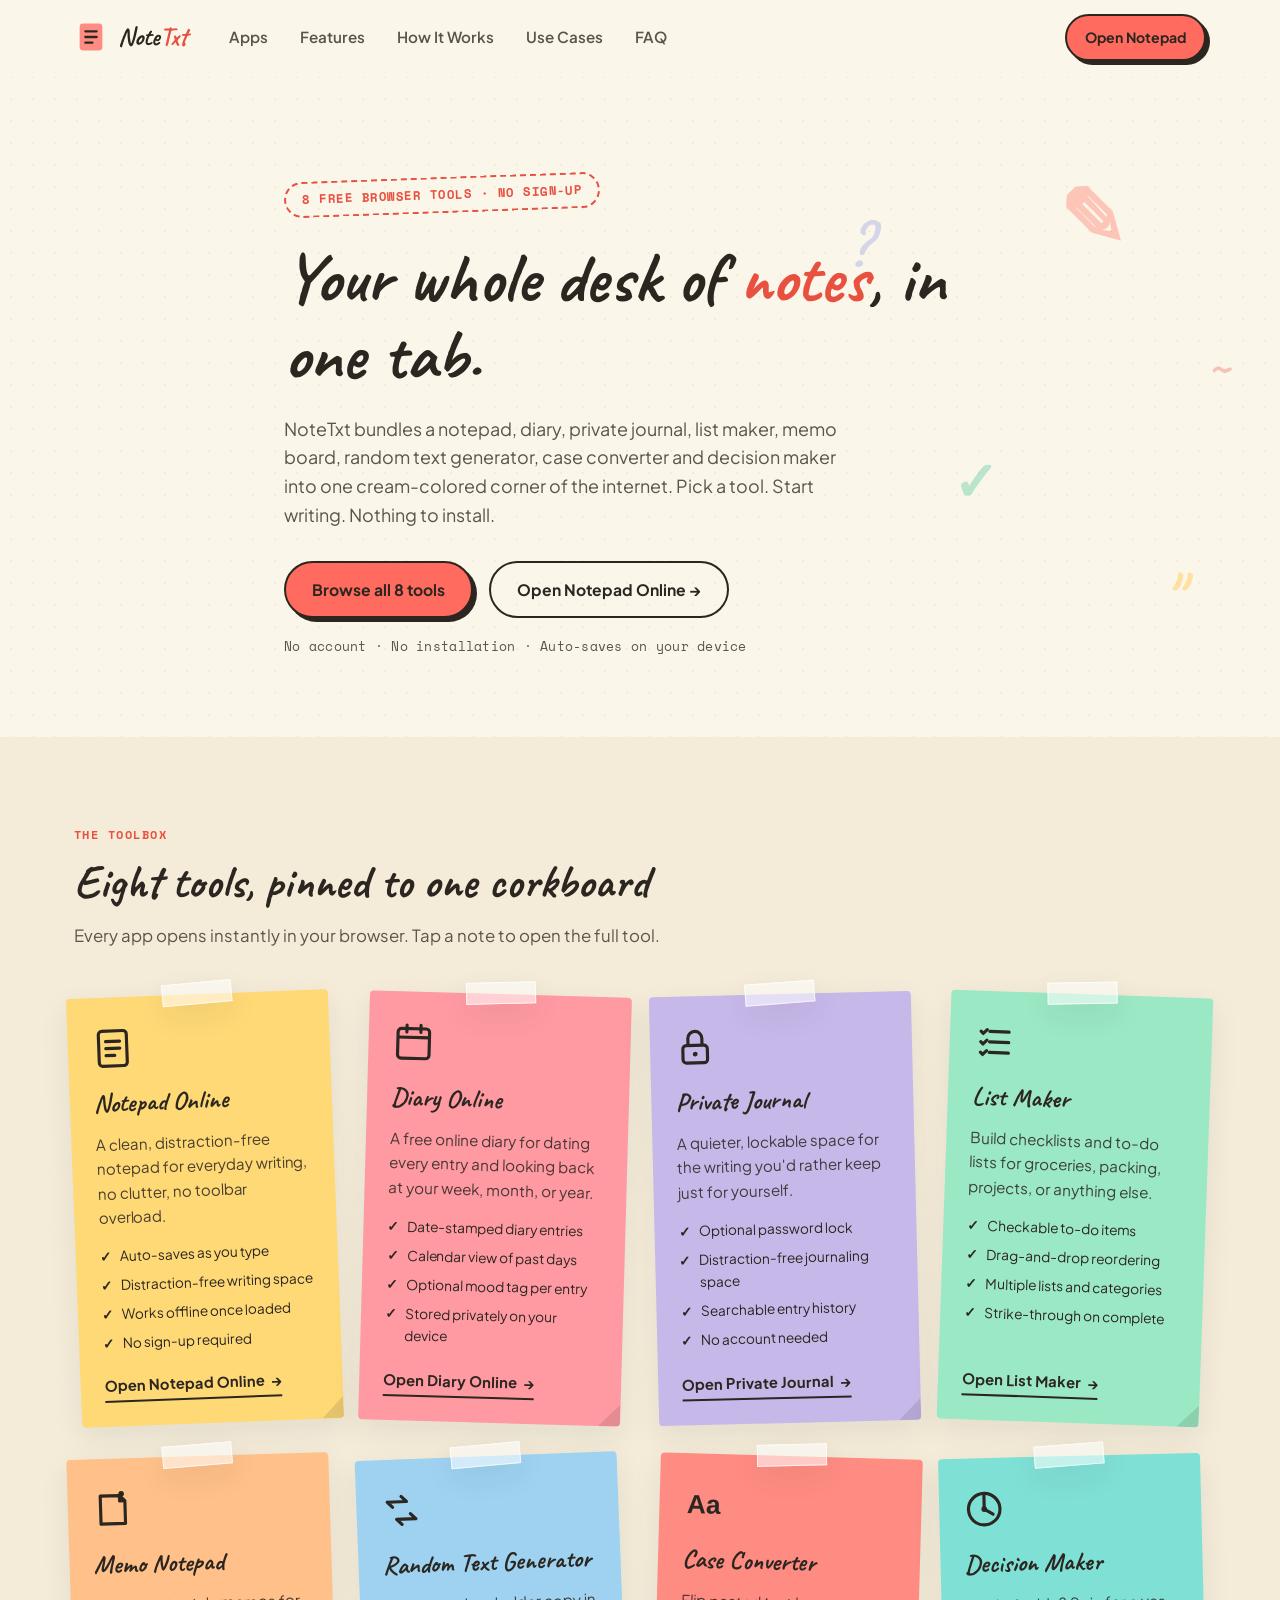
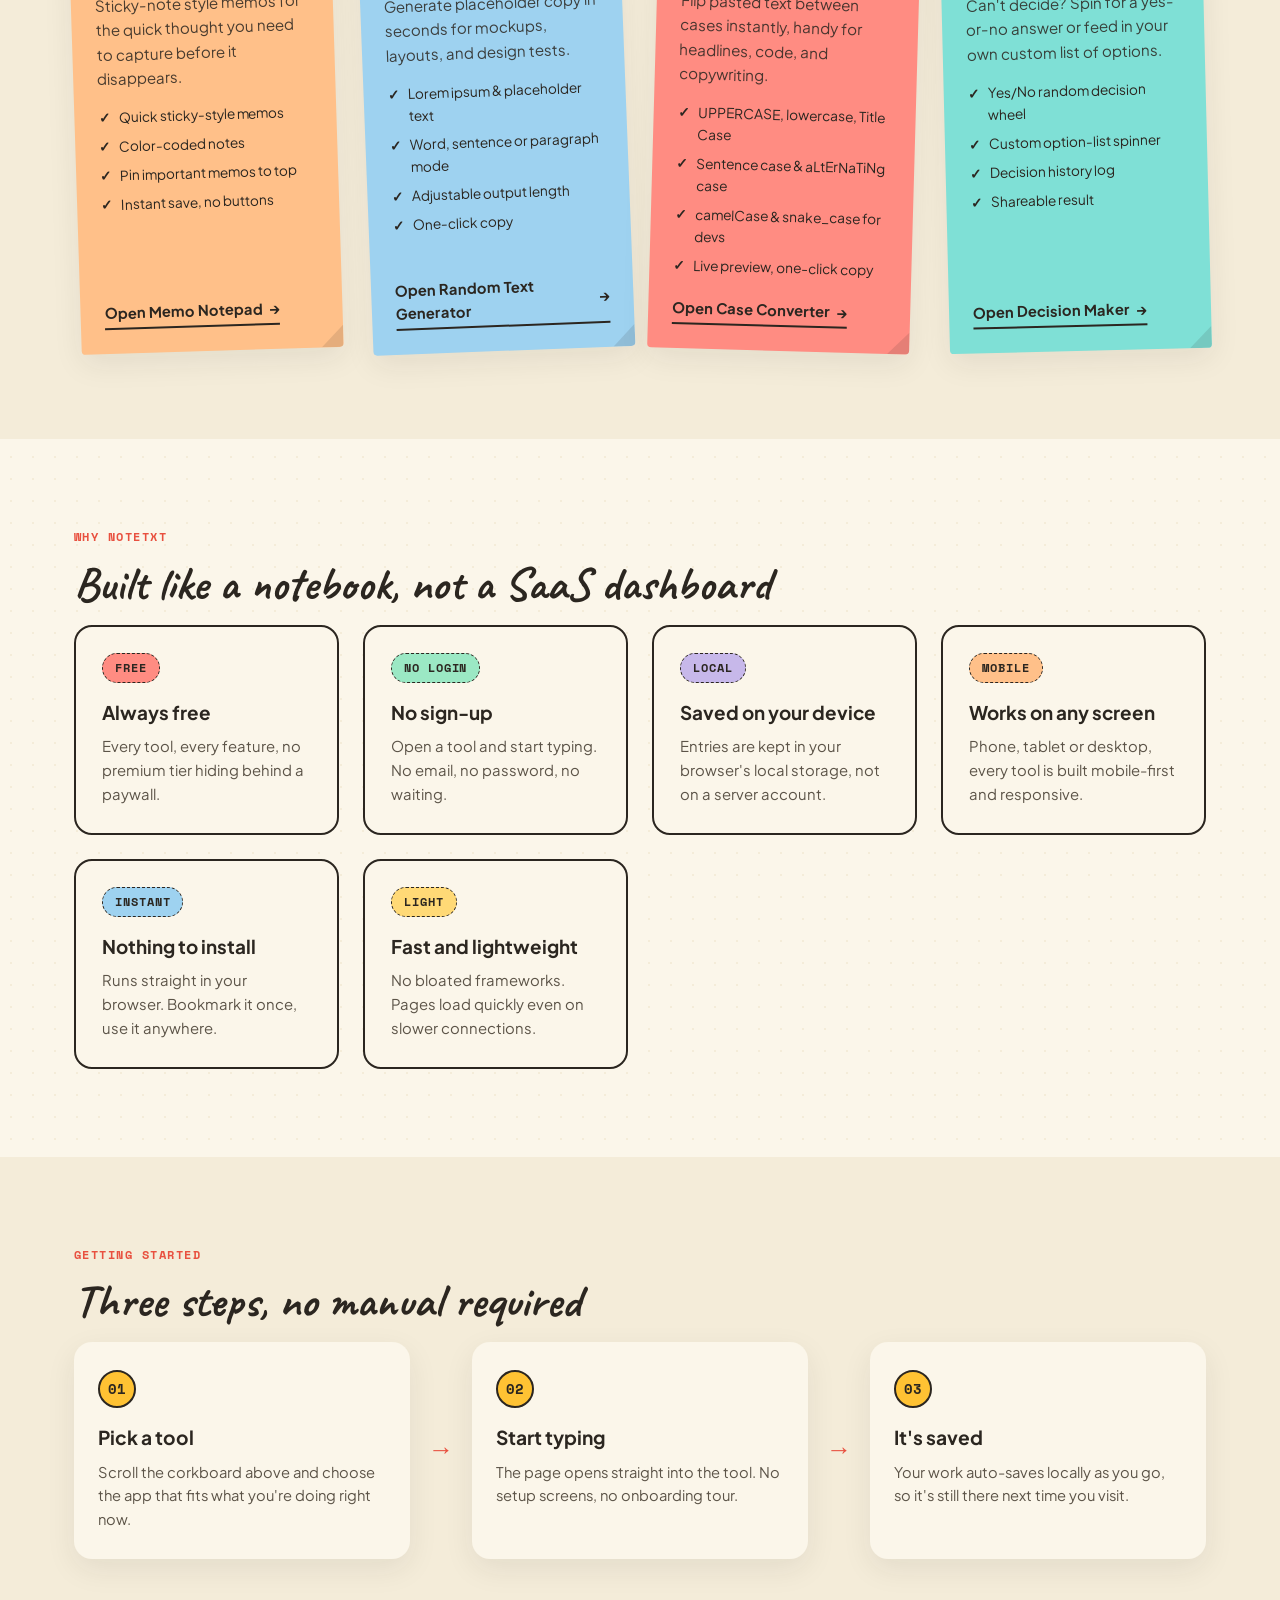
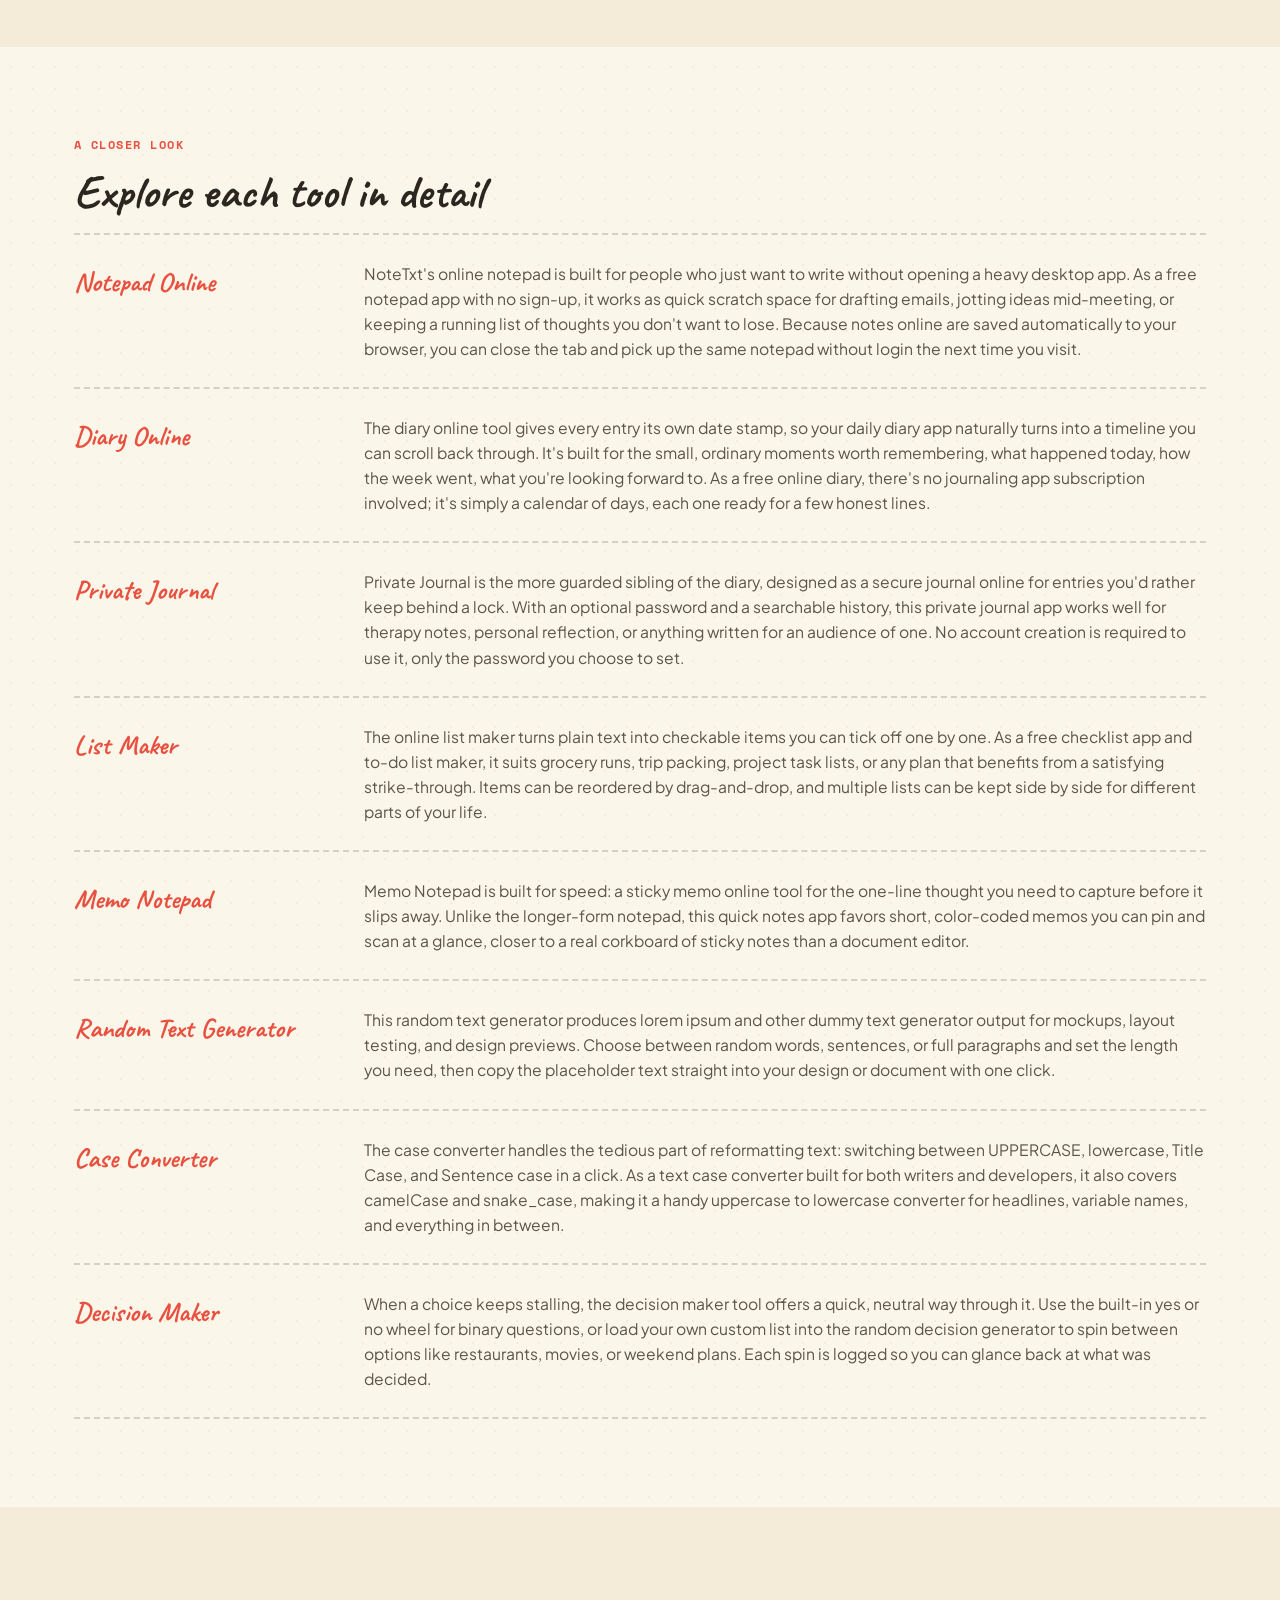
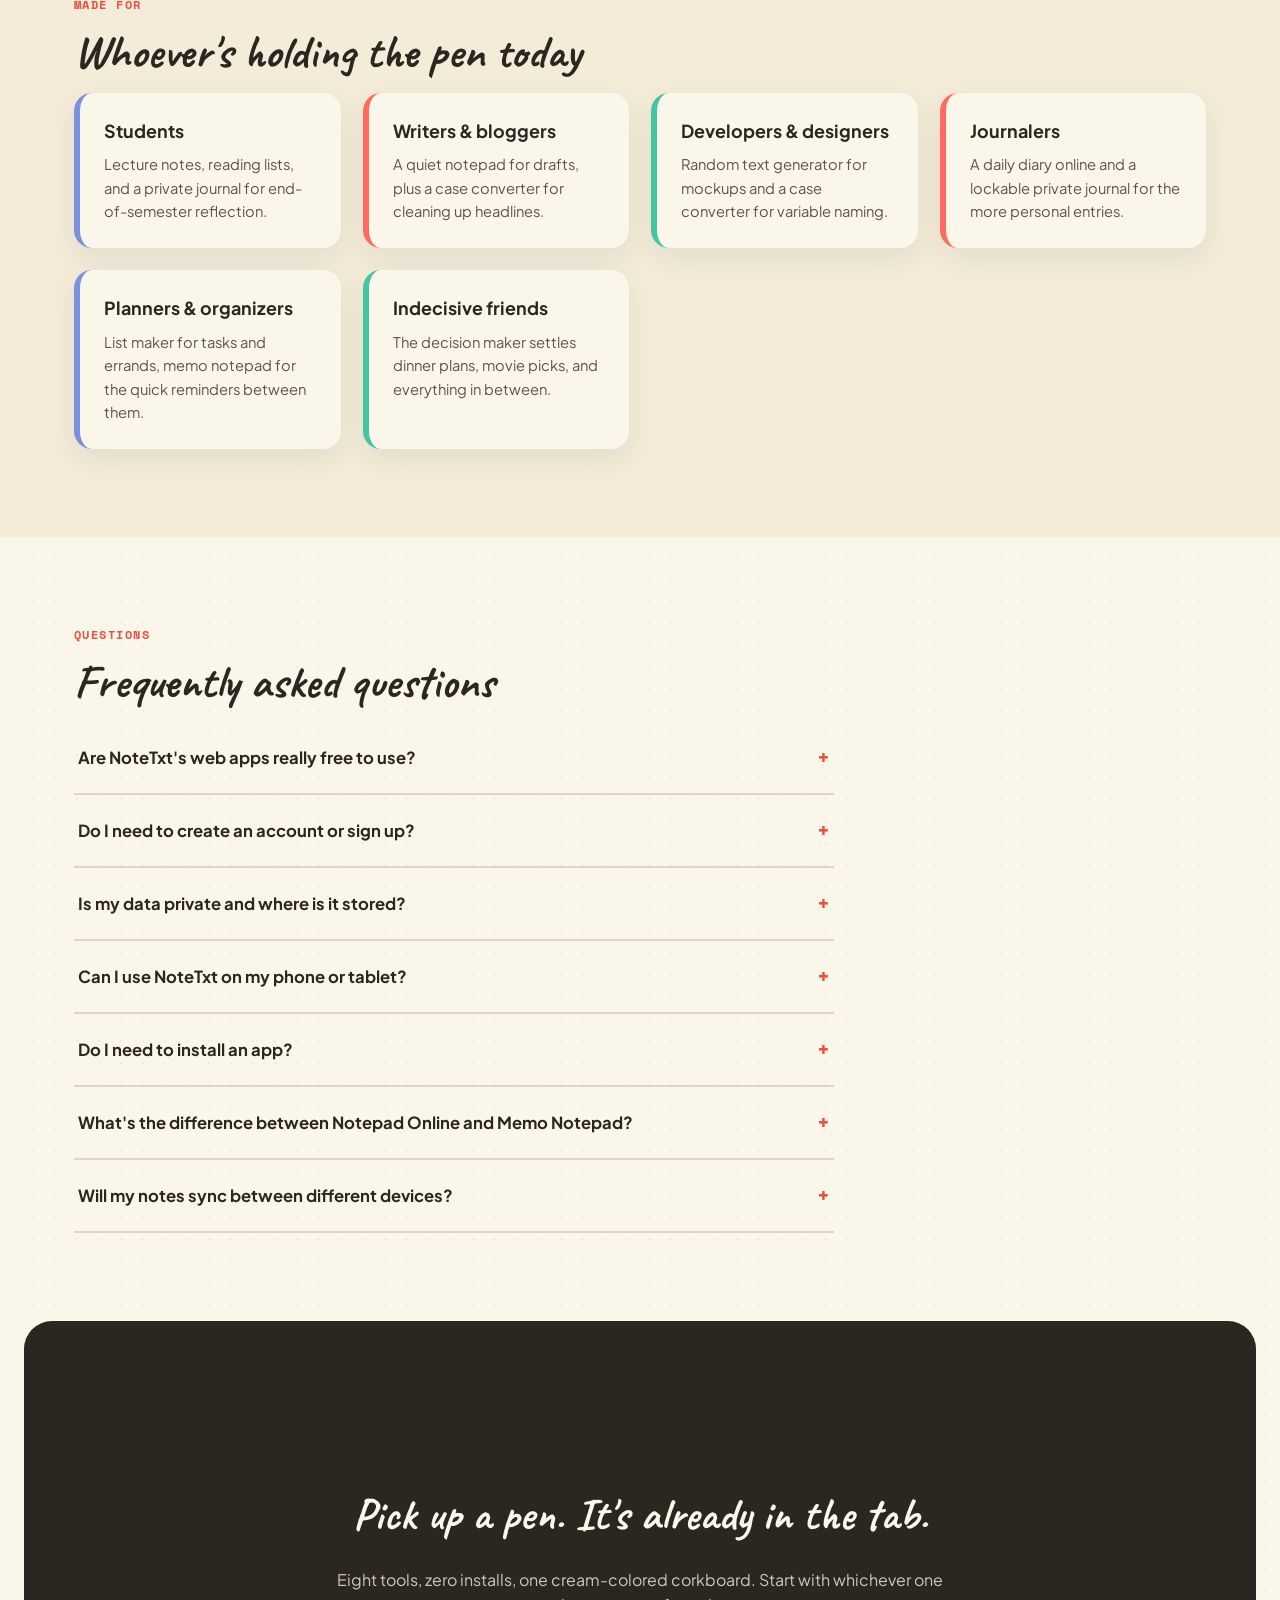
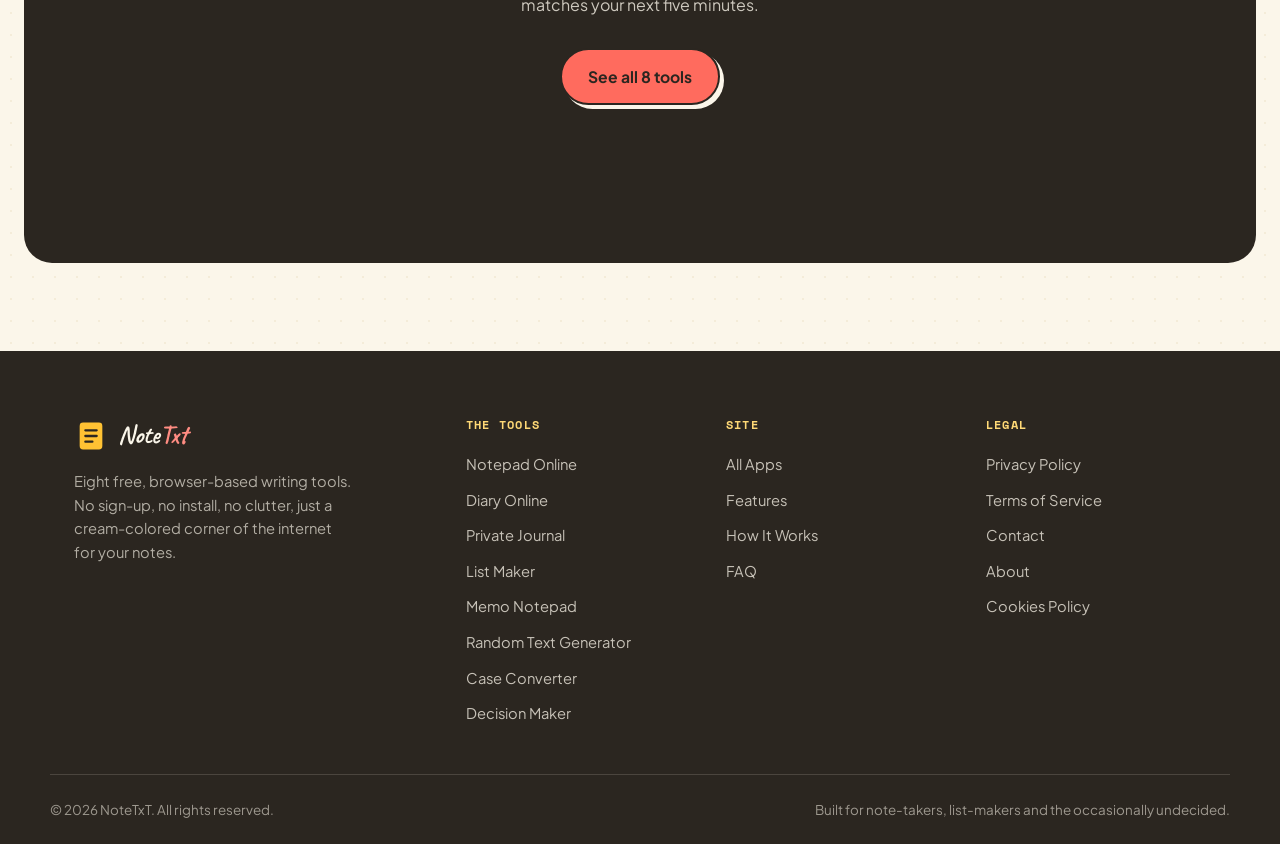
==== commit f47b503d: "Update index.html" ====
--- a/index.html
+++ b/index.html
@@ -3,7 +3,7 @@
 <head>
 <meta charset="UTF-8">
 <meta name="viewport" content="width=device-width, initial-scale=1.0, viewport-fit=cover">
-<title>NoteTxt – Free Online Notepad, Diary, Journal & List Maker | No Sign-Up</title>
+<title>NoteTxt – Free Online Notepad, Diary, Journal & List Maker</title>
 <meta name="description" content="NoteTxt is a free collection of 8 browser-based writing tools: online notepad, diary, private journal, list maker, memo notepad, random text generator, case converter and decision maker. No sign-up, no install.">
 <meta name="keywords" content="online notepad, diary online, private journal, list maker, memo notepad, random text generator, case converter, decision maker, free notepad app, notes online no sign up">
 <meta name="author" content="NoteTxt">
@@ -33,19 +33,7 @@
 <link rel="preconnect" href="https://fonts.gstatic.com" crossorigin>
 <link href="https://fonts.googleapis.com/css2?family=Caveat:wght@600;700&family=Plus+Jakarta+Sans:wght@400;500;600;700;800&family=Space+Mono:wght@400;700&display=swap" rel="stylesheet">
 
-<link rel="stylesheet" href="css/style.css">
-
-<!-- Google tag (gtag.js) -->
-<script async src="https://www.googletagmanager.com/gtag/js?id=G-DH0NXE4ME3"></script>
-<script>
-  window.dataLayer = window.dataLayer || [];
-  function gtag(){dataLayer.push(arguments);}
-  gtag('js', new Date());
-  gtag('config', 'G-DH0NXE4ME3');
-</script>
-
-<!-- Google AdSense -->
-<script async src="https://pagead2.googlesyndication.com/pagead/js/adsbygoogle.js?client=ca-pub-9759808041159779" crossorigin="anonymous"></script>
+<link rel="stylesheet" href="/css/style.css">
 
 <!-- Schema: WebSite -->
 <script type="application/ld+json">
@@ -80,7 +68,7 @@
       "@type": "ListItem", "position": 1,
       "item": {
         "@type": "WebApplication", "name": "Notepad Online",
-        "url": "https://notetxt.github.io/notepad-online.html",
+        "url": "https://notetxt.github.io/notepad-online",
         "applicationCategory": "UtilitiesApplication", "operatingSystem": "Any",
         "offers": { "@type": "Offer", "price": "0", "priceCurrency": "USD" },
         "description": "A distraction-free online notepad that auto-saves as you type. No sign-up required."
@@ -90,7 +78,7 @@
       "@type": "ListItem", "position": 2,
       "item": {
         "@type": "WebApplication", "name": "Diary Online",
-        "url": "https://notetxt.github.io/diary-online.html",
+        "url": "https://notetxt.github.io/diary-online",
         "applicationCategory": "LifestyleApplication", "operatingSystem": "Any",
         "offers": { "@type": "Offer", "price": "0", "priceCurrency": "USD" },
         "description": "A free online diary with date-stamped entries and a calendar view of your day-to-day writing."
@@ -100,7 +88,7 @@
       "@type": "ListItem", "position": 3,
       "item": {
         "@type": "WebApplication", "name": "Private Journal",
-        "url": "https://notetxt.github.io/private-journal.html",
+        "url": "https://notetxt.github.io/private-journal",
         "applicationCategory": "LifestyleApplication", "operatingSystem": "Any",
         "offers": { "@type": "Offer", "price": "0", "priceCurrency": "USD" },
         "description": "A private journal app with optional password lock for reflective, distraction-free writing."
@@ -110,7 +98,7 @@
       "@type": "ListItem", "position": 4,
       "item": {
         "@type": "WebApplication", "name": "List Maker",
-        "url": "https://notetxt.github.io/list-maker.html",
+        "url": "https://notetxt.github.io/list-maker",
         "applicationCategory": "ProductivityApplication", "operatingSystem": "Any",
         "offers": { "@type": "Offer", "price": "0", "priceCurrency": "USD" },
         "description": "An online list and checklist maker with drag-and-drop reordering and multiple categories."
@@ -120,7 +108,7 @@
       "@type": "ListItem", "position": 5,
       "item": {
         "@type": "WebApplication", "name": "Memo Notepad",
-        "url": "https://notetxt.github.io/memo-notepad.html",
+        "url": "https://notetxt.github.io/memo-notepad",
         "applicationCategory": "ProductivityApplication", "operatingSystem": "Any",
         "offers": { "@type": "Offer", "price": "0", "priceCurrency": "USD" },
         "description": "Quick, color-coded sticky memos for jotting down short notes instantly."
@@ -130,7 +118,7 @@
       "@type": "ListItem", "position": 6,
       "item": {
         "@type": "WebApplication", "name": "Random Text Generator",
-        "url": "https://notetxt.github.io/random-text-generator.html",
+        "url": "https://notetxt.github.io/random-text-generator",
         "applicationCategory": "UtilitiesApplication", "operatingSystem": "Any",
         "offers": { "@type": "Offer", "price": "0", "priceCurrency": "USD" },
         "description": "Generate lorem ipsum or random words, sentences and paragraphs of placeholder text."
@@ -140,7 +128,7 @@
       "@type": "ListItem", "position": 7,
       "item": {
         "@type": "WebApplication", "name": "Case Converter",
-        "url": "https://notetxt.github.io/case-converter.html",
+        "url": "https://notetxt.github.io/case-converter",
         "applicationCategory": "UtilitiesApplication", "operatingSystem": "Any",
         "offers": { "@type": "Offer", "price": "0", "priceCurrency": "USD" },
         "description": "Convert text between UPPERCASE, lowercase, Title Case, Sentence case, camelCase and Snake_case instantly."
@@ -150,7 +138,7 @@
       "@type": "ListItem", "position": 8,
       "item": {
         "@type": "WebApplication", "name": "Decision Maker",
-        "url": "https://notetxt.github.io/decision-maker.html",
+        "url": "https://notetxt.github.io/decision-maker",
         "applicationCategory": "LifestyleApplication", "operatingSystem": "Any",
         "offers": { "@type": "Offer", "price": "0", "priceCurrency": "USD" },
         "description": "A random decision-making wheel for yes-or-no questions or custom lists of options."
@@ -219,7 +207,7 @@
       <p class="hero-sub">NoteTxt bundles a notepad, diary, private journal, list maker, memo board, random text generator, case converter and decision maker into one cream-colored corner of the internet. Pick a tool. Start writing. Nothing to install.</p>
       <div class="hero-cta">
         <a href="#apps" class="btn btn-primary">Browse all 8 tools</a>
-        <a href="notepad-online.html" class="btn btn-ghost">Open Notepad Online →</a>
+        <a href="notepad-online" class="btn btn-ghost">Open Notepad Online →</a>
       </div>
       <p class="hero-meta">No account · No installation · Auto-saves on your device</p>
     </div>
@@ -247,7 +235,7 @@
             <li>Works offline once loaded</li>
             <li>No sign-up required</li>
           </ul>
-          <a href="notepad-online.html" class="sticky-link">Open Notepad Online <span aria-hidden="true">→</span></a>
+          <a href="notepad-online" class="sticky-link">Open Notepad Online <span aria-hidden="true">→</span></a>
         </article>
 
         <!-- Card 2 -->
@@ -264,7 +252,7 @@
             <li>Optional mood tag per entry</li>
             <li>Stored privately on your device</li>
           </ul>
-          <a href="diary-online.html" class="sticky-link">Open Diary Online <span aria-hidden="true">→</span></a>
+          <a href="online-diary" class="sticky-link">Open Diary Online <span aria-hidden="true">→</span></a>
         </article>
 
         <!-- Card 3 -->
@@ -281,7 +269,7 @@
             <li>Searchable entry history</li>
             <li>No account needed</li>
           </ul>
-          <a href="private-journal.html" class="sticky-link">Open Private Journal <span aria-hidden="true">→</span></a>
+          <a href="private-journal" class="sticky-link">Open Private Journal <span aria-hidden="true">→</span></a>
         </article>
 
         <!-- Card 4 -->
@@ -298,7 +286,7 @@
             <li>Multiple lists and categories</li>
             <li>Strike-through on complete</li>
           </ul>
-          <a href="list-maker.html" class="sticky-link">Open List Maker <span aria-hidden="true">→</span></a>
+          <a href="list-maker" class="sticky-link">Open List Maker <span aria-hidden="true">→</span></a>
         </article>
 
         <!-- Card 5 -->
@@ -315,7 +303,7 @@
             <li>Pin important memos to top</li>
             <li>Instant save, no buttons</li>
           </ul>
-          <a href="memo-notepad.html" class="sticky-link">Open Memo Notepad <span aria-hidden="true">→</span></a>
+          <a href="memo-notepad" class="sticky-link">Open Memo Notepad <span aria-hidden="true">→</span></a>
         </article>
 
         <!-- Card 6 -->
@@ -332,7 +320,7 @@
             <li>Adjustable output length</li>
             <li>One-click copy</li>
           </ul>
-          <a href="random-text-generator.html" class="sticky-link">Open Random Text Generator <span aria-hidden="true">→</span></a>
+          <a href="random-text-generator" class="sticky-link">Open Random Text Generator <span aria-hidden="true">→</span></a>
         </article>
 
         <!-- Card 7 -->
@@ -349,7 +337,7 @@
             <li>camelCase &amp; snake_case for devs</li>
             <li>Live preview, one-click copy</li>
           </ul>
-          <a href="case-converter.html" class="sticky-link">Open Case Converter <span aria-hidden="true">→</span></a>
+          <a href="case-converter" class="sticky-link">Open Case Converter <span aria-hidden="true">→</span></a>
         </article>
 
         <!-- Card 8 -->
@@ -366,7 +354,7 @@
             <li>Decision history log</li>
             <li>Shareable result</li>
           </ul>
-          <a href="decision-maker.html" class="sticky-link">Open Decision Maker <span aria-hidden="true">→</span></a>
+          <a href="decision-maker" class="sticky-link">Open Decision Maker <span aria-hidden="true">→</span></a>
         </article>
       </div>
     </div>
@@ -594,8 +582,8 @@
 
 <div id="site-footer"></div>
 
-<script src="js/header.js" defer></script>
-<script src="js/footer.js" defer></script>
-<script src="js/main.js" defer></script>
+<script src="/js/header.js" defer></script>
+<script src="/js/footer.js" defer></script>
+<script src="/js/main.js" defer></script>
 </body>
 </html>
